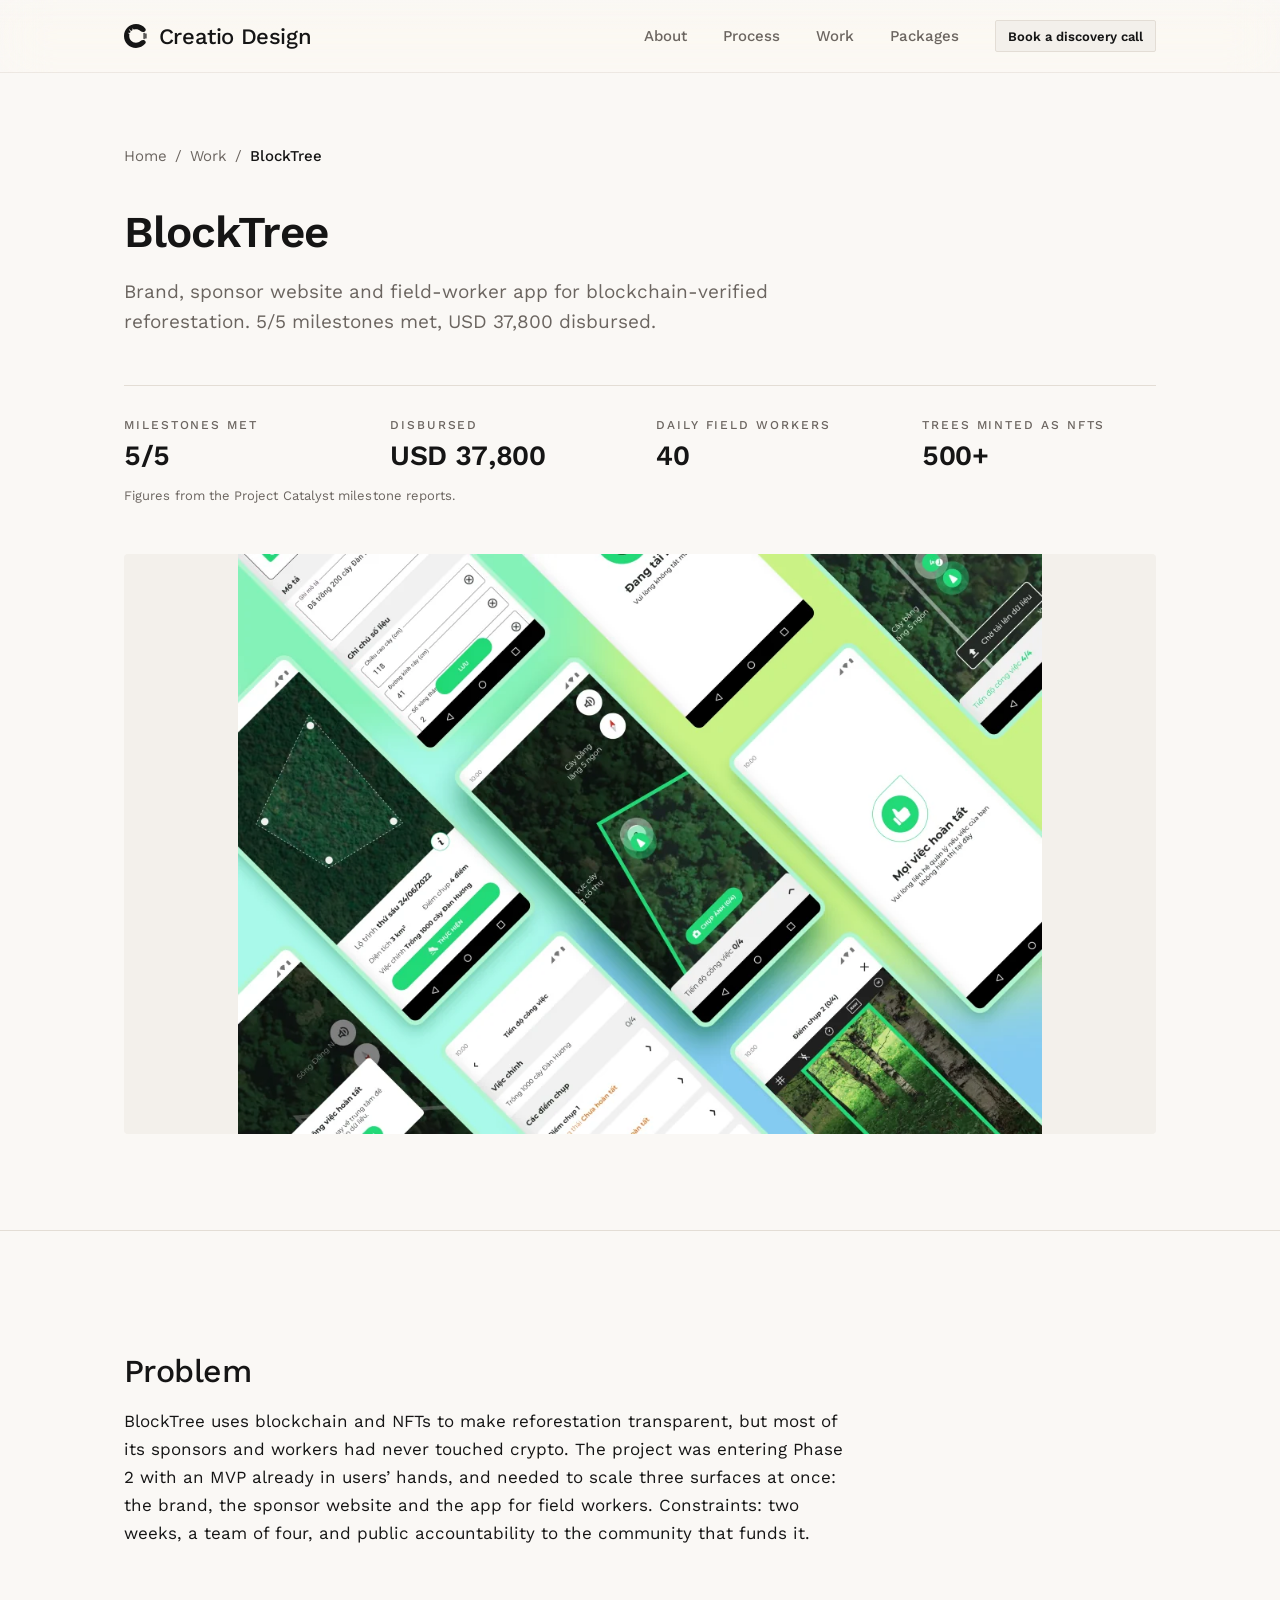
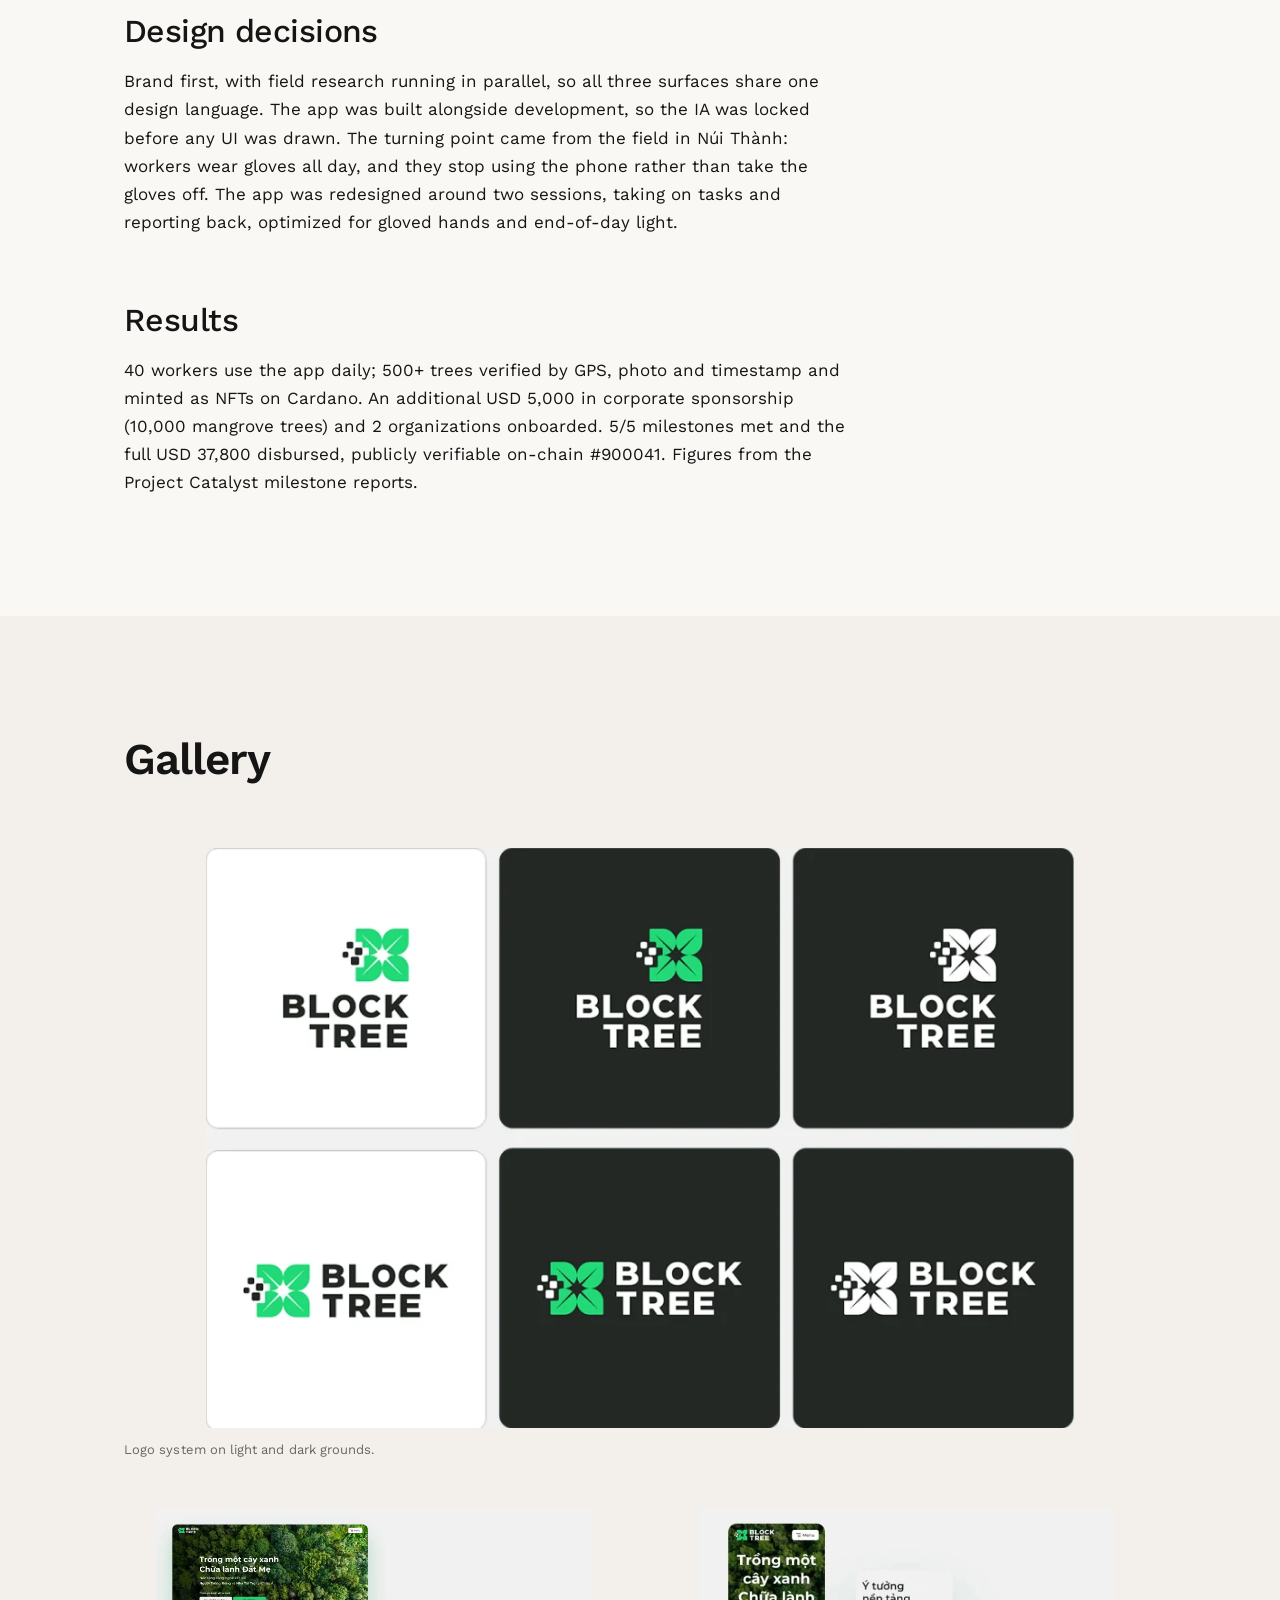
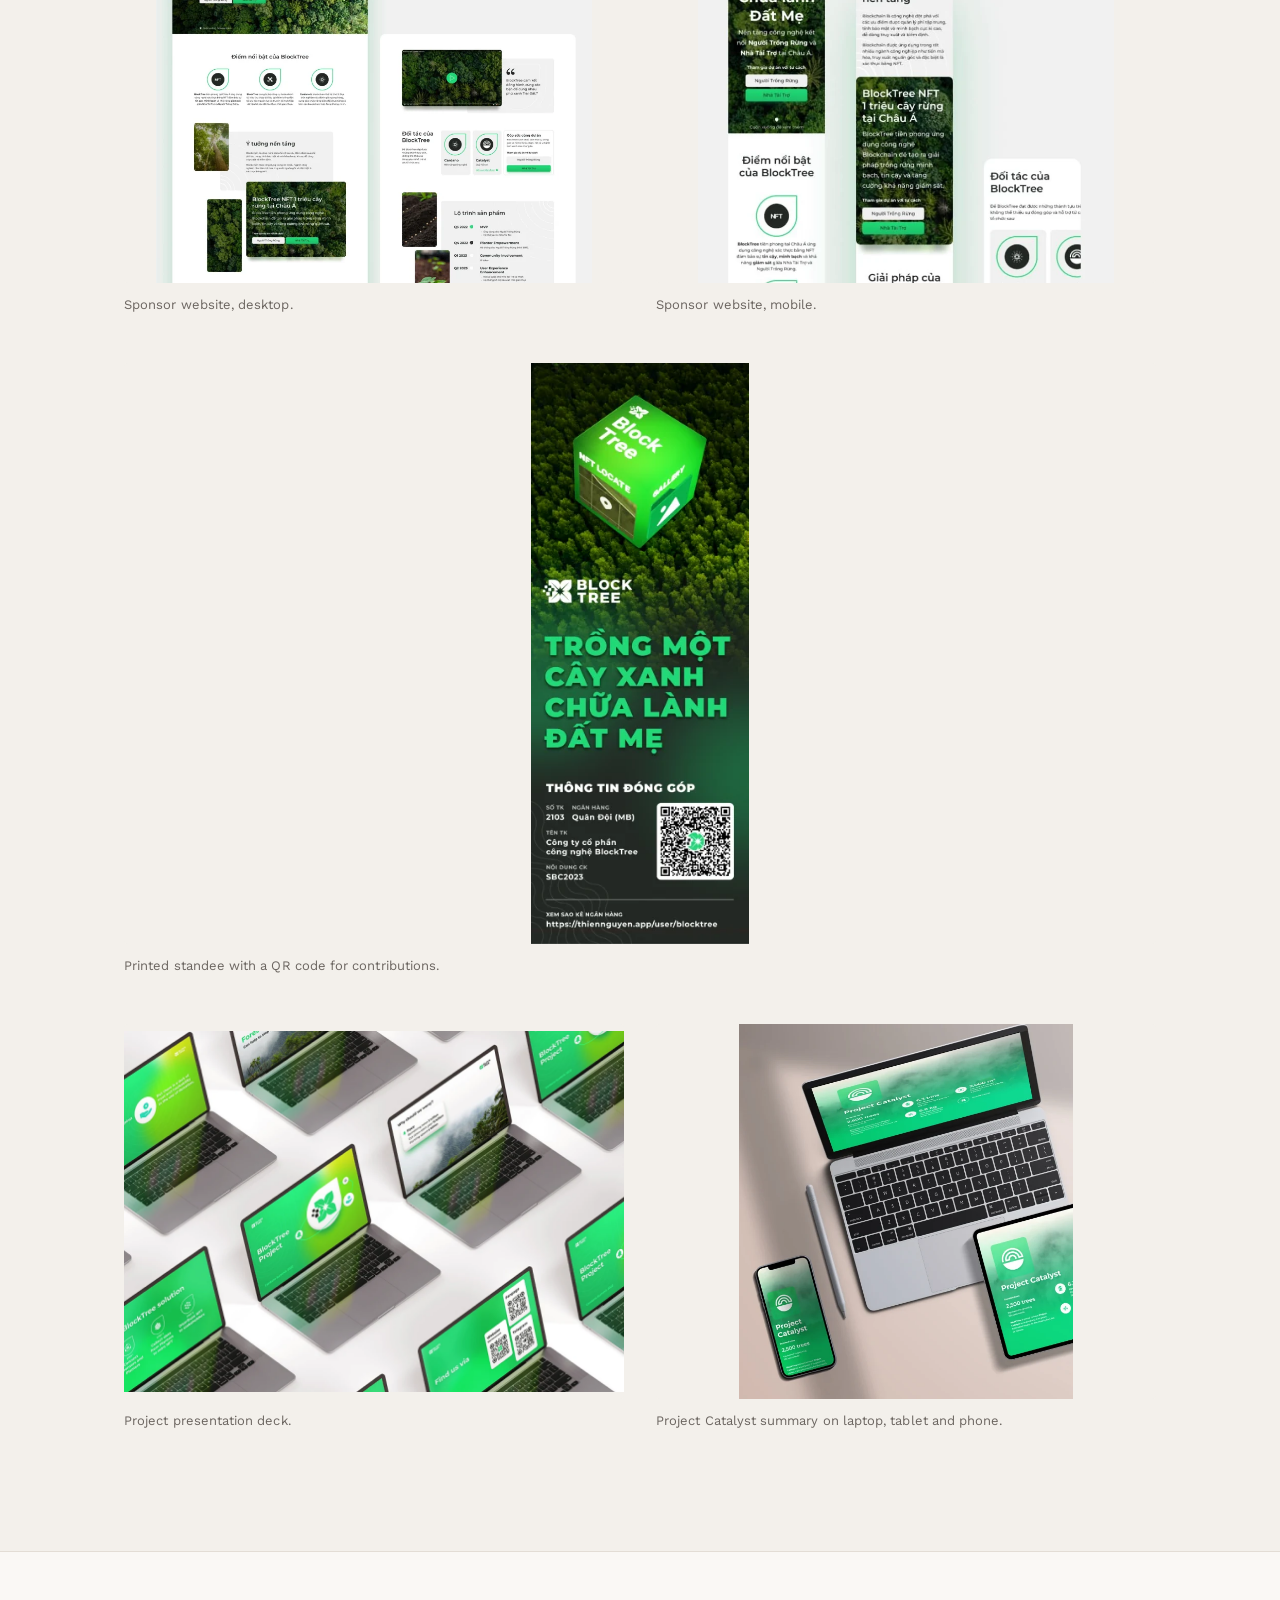
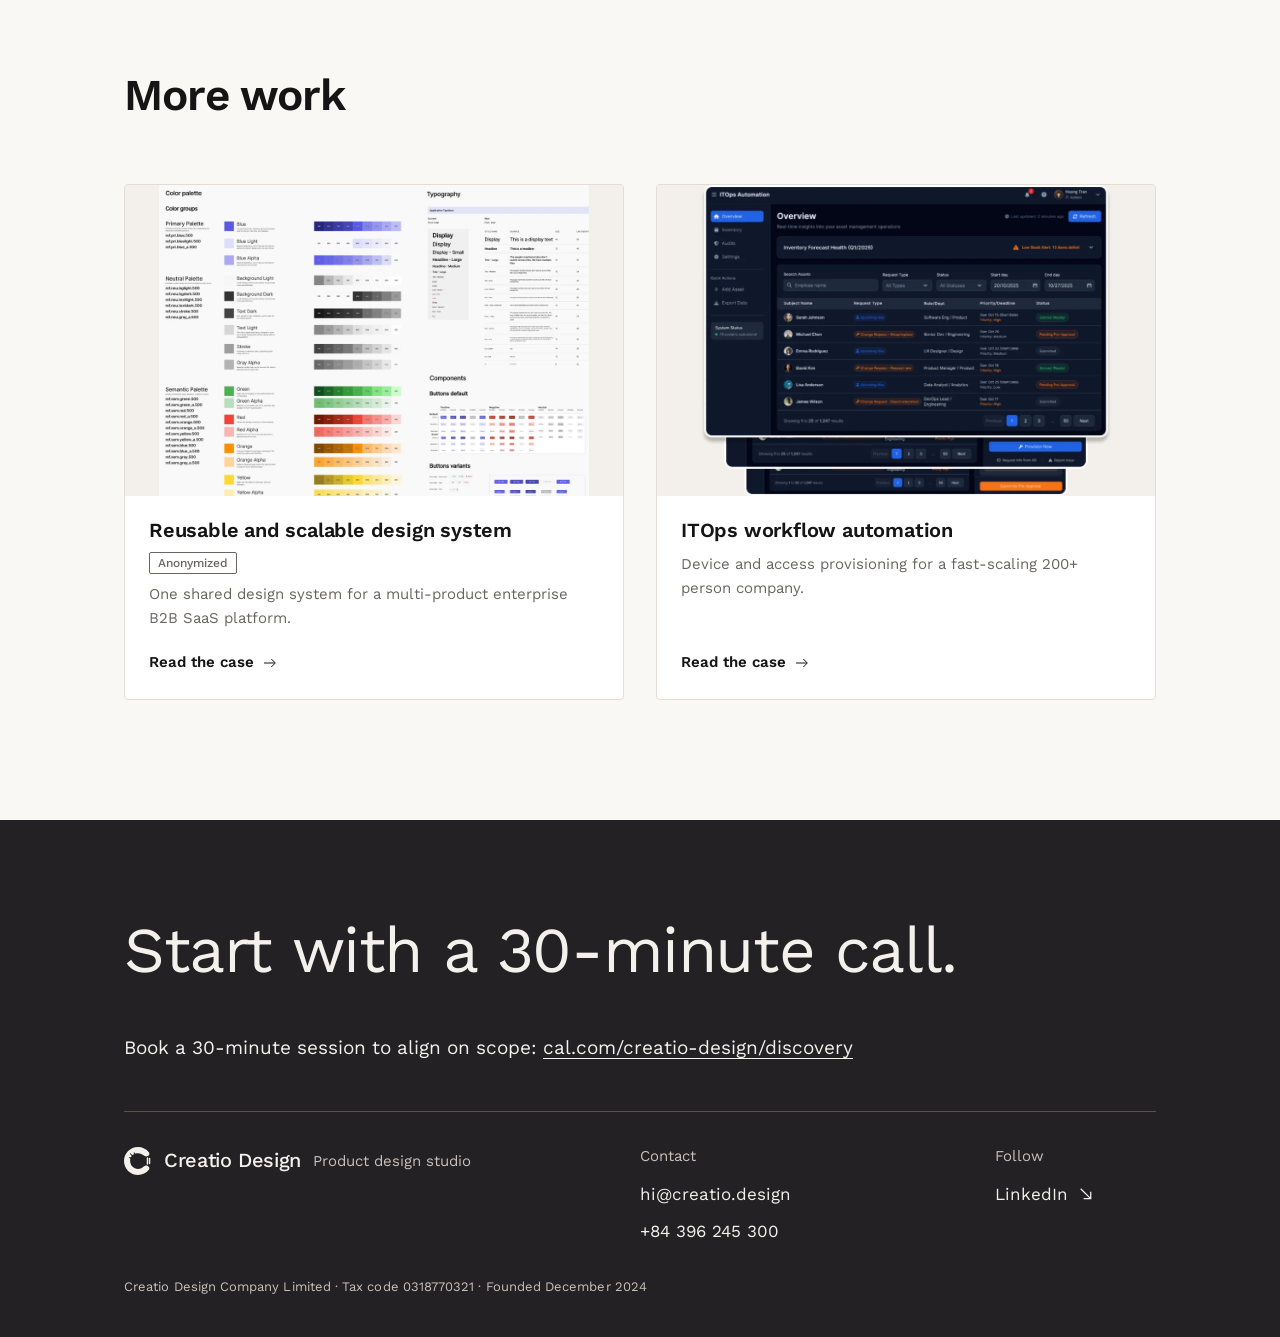
==== work/blocktree.html @ dad02ed9 "Replace the site with the redesign from hiCreatio/creatiowebsite Built from creatiowebsite branch re" ====
<!doctype html>
<html lang="en">
<head>
  <meta charset="utf-8">
  <meta name="viewport" content="width=device-width, initial-scale=1">
  <title>BlockTree · Creatio Design</title>
  <meta name="description" content="Brand, sponsor website and field-worker app for blockchain-verified reforestation. 5/5 milestones met, USD 37,800 disbursed.">
  <link rel="canonical" href="https://creatio.design/work/blocktree.html">
  <meta property="og:type" content="article">
  <meta property="og:site_name" content="Creatio Design">
  <meta property="og:title" content="BlockTree · Creatio Design">
  <meta property="og:description" content="Brand, sponsor website and field-worker app for blockchain-verified reforestation. 5/5 milestones met, USD 37,800 disbursed.">
  <meta property="og:url" content="https://creatio.design/work/blocktree.html">
  <meta property="og:image" content="https://creatio.design/assets/img/blocktree-app.webp">
  <meta name="twitter:card" content="summary_large_image">
  <link rel="icon" href="../favicon.svg" type="image/svg+xml">
  <link rel="preload" href="../design-system/fonts/work-sans-latin-400-normal.woff2" as="font" type="font/woff2" crossorigin>
  <link rel="stylesheet" href="../design-system/fonts.css">
  <link rel="stylesheet" href="../design-system/tokens.css">
  <link rel="stylesheet" href="../design-system/typography.css">
  <link rel="stylesheet" href="../design-system/components.css">
  <link rel="stylesheet" href="../assets/css/site.css">
  <script src="../assets/js/site.js" defer></script>
</head>
<body>
  <svg class="visually-hidden" aria-hidden="true" focusable="false" xmlns="http://www.w3.org/2000/svg">
    <symbol id="mark-small" viewBox="0 0 40 40">
      <path fill="currentColor" d="M20 0C26.2619 0 31.851 2.87816 35.518 7.3835C37.0444 9.25895 36.137 11.9312 33.9741 13.0125C31.8138 14.0926 29.2222 13.1218 27.4047 11.531C25.4263 9.79944 22.8359 8.75 20 8.75C18.8401 8.75 17.7212 8.92571 16.6684 9.25178C16.0616 9.43972 15.3908 9.11894 15.2265 8.50534L15.119 8.10375C15.0297 7.77032 14.687 7.57243 14.3536 7.66177C14.0202 7.75109 13.8224 8.0937 13.9116 8.42706L14.1162 9.19086C14.2821 9.81051 14.0049 10.4569 13.4825 10.8292C13.4457 10.8554 13.4091 10.8818 13.3727 10.9084C12.671 11.4213 11.6829 11.4241 11.0683 10.8095L9.45069 9.19189C9.20664 8.94784 8.81095 8.94784 8.5669 9.19189C8.32285 9.43595 8.32285 9.83163 8.5669 10.0757L10.3292 11.838C10.8945 12.4033 10.92 13.3089 10.4919 13.9839C10.1024 14.5981 9.36662 14.9556 8.66407 14.7675L7.80208 14.5366C7.46871 14.4474 7.12609 14.6452 7.03677 14.9786C6.94743 15.312 7.14531 15.6547 7.47873 15.744L8.08304 15.9058C8.78703 16.0944 9.17464 16.8424 9.01683 17.5539C8.84216 18.3414 8.75 19.1599 8.75 20C8.75 26.2132 13.7868 31.25 20 31.25C22.836 31.25 25.4264 30.2004 27.4048 28.4686C29.2222 26.8778 31.8139 25.9069 33.9742 26.987C36.137 28.0683 37.0445 30.7404 35.5182 32.6158C31.8513 37.1215 26.2622 40 20 40C8.95431 40 0 31.0457 0 20C0 8.9543 8.95431 0 20 0Z"/>
      <path fill="currentColor" d="M33.5 14.75C34.0523 14.75 34.5 15.1977 34.5 15.75V24.25C34.5 24.8023 34.0523 25.25 33.5 25.25C32.9477 25.25 32.5 24.8023 32.5 24.25V15.75C32.5 15.1977 32.9477 14.75 33.5 14.75Z"/>
      <path fill="currentColor" d="M36.5 15.5C37.0523 15.5 37.5 15.9477 37.5 16.5V23.5C37.5 24.0523 37.0523 24.5 36.5 24.5C35.9477 24.5 35.5 24.0523 35.5 23.5V16.5C35.5 15.9477 35.9477 15.5 36.5 15.5Z"/>
    </symbol>
    <symbol id="i-arrow-right" viewBox="0 0 24 24" fill="none" stroke="currentColor" stroke-width="1.5" stroke-linecap="butt" stroke-linejoin="miter"><path d="M3 12h16M14 6l6 6-6 6"/></symbol>
    <symbol id="i-menu" viewBox="0 0 24 24" fill="none" stroke="currentColor" stroke-width="1.5" stroke-linecap="butt" stroke-linejoin="miter"><path d="M4 7h16M4 12h16M4 17h16"/></symbol>
    <symbol id="i-close" viewBox="0 0 24 24" fill="none" stroke="currentColor" stroke-width="1.5" stroke-linecap="butt" stroke-linejoin="miter"><path d="M6 6l12 12M18 6L6 18"/></symbol>
    <symbol id="i-arrow-up-right" viewBox="0 0 24 24" fill="none" stroke="currentColor" stroke-width="1.5" stroke-linecap="butt" stroke-linejoin="miter"><path d="M7 17L17 7M8 7h9v9"/></symbol>
    <symbol id="i-search" viewBox="0 0 24 24" fill="none" stroke="currentColor" stroke-width="1.5" stroke-linecap="butt" stroke-linejoin="miter"><circle cx="11" cy="11" r="7"/><path d="M16.5 16.5L21 21"/></symbol>
    <symbol id="i-check" viewBox="0 0 24 24" fill="none" stroke="currentColor" stroke-width="1.5" stroke-linecap="butt" stroke-linejoin="miter"><path d="M4 12l5 5L20 6"/></symbol>
  </svg>

  <a class="skip-link cds-btn cds-btn--default cds-btn--default-v" href="#main">Skip to content</a>

  <header class="site-header">
    <div class="cds-container site-header__bar">
      <a class="site-brand" href="../" aria-label="Creatio Design, home">
        <svg class="site-brand__mark" width="24" height="24" aria-hidden="true" focusable="false"><use href="#mark-small"/></svg>
        <span class="site-brand__word" aria-hidden="true">Creatio Design</span>
      </a>
      <div class="site-header__actions">
        <nav class="site-nav" aria-label="Primary">
          <span class="site-nav__blob" aria-hidden="true"></span>
          <a class="cds-navitem" href="../#about">About</a>
          <a class="cds-navitem" href="../#process">Process</a>
          <a class="cds-navitem" href="../#work">Work</a>
          <a class="cds-navitem" href="../#packages">Packages</a>
        </nav>
        <a class="cds-btn cds-btn--sm cds-btn--secondary-v site-header__cta" href="https://cal.com/creatio-design/discovery">Book a discovery call</a>
        <details class="cds-menu site-menu">
          <summary class="cds-iconbtn cds-iconbtn--md cds-iconbtn--ghost" aria-label="Menu">
            <span class="cds-iconbtn__glyph site-menu__open"><svg class="icon" width="20" height="20" aria-hidden="true" focusable="false"><use href="#i-menu"/></svg></span>
            <span class="cds-iconbtn__glyph site-menu__close"><svg class="icon" width="20" height="20" aria-hidden="true" focusable="false"><use href="#i-close"/></svg></span>
          </summary>
          <nav class="cds-menu__panel cds-menu__panel--right site-menu__panel" aria-label="Primary">
            <a class="cds-menu__item" href="../#about">About</a>
            <a class="cds-menu__item" href="../#process">Process</a>
            <a class="cds-menu__item" href="../#work">Work</a>
            <a class="cds-menu__item" href="../#packages">Packages</a>
            <div class="cds-menu__divider" role="presentation"></div>
            <a class="cds-btn cds-btn--lg cds-btn--default-v site-menu__cta" href="https://cal.com/creatio-design/discovery">Book a discovery call</a>
          </nav>
        </details>
      </div>
    </div>
  </header>

  <main id="main">
    <article>
      <header class="cds-section case-head">
        <div class="cds-container">
          <nav class="cds-crumbs" aria-label="Breadcrumb">
            <a class="cds-crumbs__link" href="../">Home</a>
            <span class="cds-crumbs__sep" aria-hidden="true">/</span>
            <a class="cds-crumbs__link" href="../#work">Work</a>
            <span class="cds-crumbs__sep" aria-hidden="true">/</span>
            <span class="cds-crumbs__current" aria-current="page">BlockTree</span>
          </nav>
          <div class="case-head__intro">
            <h1 class="cds-h cds-h--h1">BlockTree</h1>
            <p class="cds-txt cds-txt--body-l cds-txt--secondary">Brand, sponsor website and field-worker app for blockchain-verified reforestation. 5/5 milestones met, USD 37,800 disbursed.</p>
          </div>
          <dl class="case-stats">
            <div class="cds-stat">
              <dt class="cds-stat__label">Milestones met</dt>
              <dd class="cds-stat__value">5/5</dd>
            </div>
            <div class="cds-stat">
              <dt class="cds-stat__label">Disbursed</dt>
              <dd class="cds-stat__value">USD 37,800</dd>
            </div>
            <div class="cds-stat">
              <dt class="cds-stat__label">Daily field workers</dt>
              <dd class="cds-stat__value">40</dd>
            </div>
            <div class="cds-stat">
              <dt class="cds-stat__label">Trees minted as NFTs</dt>
              <dd class="cds-stat__value">500+</dd>
            </div>
          </dl>
          <p class="cds-txt cds-txt--caption cds-txt--secondary case-stats__note">Figures from the Project Catalyst milestone reports.</p>
          <figure class="case-lead-media">
            <div class="cds-aspect cds-aspect--rounded">
              <img src="../assets/img/blocktree-app.webp" width="1008" height="728" alt="BlockTree field-worker app screens over forest imagery" fetchpriority="high">
            </div>
          </figure>
        </div>
      </header>

      <section class="cds-section section cds-section--divide-top" aria-label="Case study">
        <div class="cds-container">
          <section class="case-block reveal" aria-labelledby="problem">
            <h2 id="problem" class="cds-h cds-h--h2 case-block__title">Problem</h2>
            <div class="case-block__body">
              <p class="cds-txt cds-txt--body case-block__text">BlockTree uses blockchain and NFTs to make reforestation transparent, but most of its sponsors and workers had never touched crypto. The project was entering Phase 2 with an MVP already in users’ hands, and needed to scale three surfaces at once: the brand, the sponsor website and the app for field workers. Constraints: two weeks, a team of four, and public accountability to the community that funds it.</p>
            </div>
          </section>
          <section class="case-block reveal" aria-labelledby="decisions">
            <h2 id="decisions" class="cds-h cds-h--h2 case-block__title">Design decisions</h2>
            <div class="case-block__body">
              <p class="cds-txt cds-txt--body case-block__text">Brand first, with field research running in parallel, so all three surfaces share one design language. The app was built alongside development, so the IA was locked before any UI was drawn. The turning point came from the field in Núi Thành: workers wear gloves all day, and they stop using the phone rather than take the gloves off. The app was redesigned around two sessions, taking on tasks and reporting back, optimized for gloved hands and end-of-day light.</p>
            </div>
          </section>
          <section class="case-block reveal" aria-labelledby="results">
            <h2 id="results" class="cds-h cds-h--h2 case-block__title">Results</h2>
            <div class="case-block__body">
              <p class="cds-txt cds-txt--body case-block__text">40 workers use the app daily; 500+ trees verified by GPS, photo and timestamp and minted as NFTs on Cardano. An additional USD 5,000 in corporate sponsorship (10,000 mangrove trees) and 2 organizations onboarded. 5/5 milestones met and the full USD 37,800 disbursed, publicly verifiable on-chain #900041. Figures from the Project Catalyst milestone reports.</p>
            </div>
          </section>
        </div>
      </section>

      <section class="cds-section cds-section--raised section" aria-labelledby="gallery-title">
        <div class="cds-container">
          <header class="section-head"><h2 id="gallery-title" class="cds-h cds-h--h1">Gallery</h2></header>
          <div class="section-body gallery">
            <figure class="reveal">
              <div class="cds-aspect cds-aspect--rounded">
                <img src="../assets/img/blocktree-brand.webp" width="959" height="641" alt="BlockTree logo variants on white and dark tiles" loading="lazy">
              </div>
              <figcaption class="cds-txt cds-txt--caption cds-txt--secondary">Logo system on light and dark grounds.</figcaption>
            </figure>
            <figure class="reveal">
              <div class="cds-aspect cds-aspect--rounded">
                <img src="../assets/img/blocktree-web-desktop.webp" width="848" height="728" alt="BlockTree sponsor website on desktop" loading="lazy">
              </div>
              <figcaption class="cds-txt cds-txt--caption cds-txt--secondary">Sponsor website, desktop.</figcaption>
            </figure>
            <figure class="reveal">
              <div class="cds-aspect cds-aspect--rounded">
                <img src="../assets/img/blocktree-web-mobile.webp" width="808" height="728" alt="BlockTree sponsor website on mobile" loading="lazy">
              </div>
              <figcaption class="cds-txt cds-txt--caption cds-txt--secondary">Sponsor website, mobile.</figcaption>
            </figure>
            <figure class="reveal">
              <div class="cds-aspect cds-aspect--rounded">
                <img src="../assets/img/blocktree-standee.webp" width="259" height="692" alt="Printed BlockTree standee with a QR code" loading="lazy">
              </div>
              <figcaption class="cds-txt cds-txt--caption cds-txt--secondary">Printed standee with a QR code for contributions.</figcaption>
            </figure>
            <figure class="reveal">
              <div class="cds-aspect cds-aspect--rounded">
                <img src="../assets/img/blocktree-pitch.webp" width="1008" height="728" alt="BlockTree project presentation slides on laptops" loading="lazy">
              </div>
              <figcaption class="cds-txt cds-txt--caption cds-txt--secondary">Project presentation deck.</figcaption>
            </figure>
            <figure class="reveal">
              <div class="cds-aspect cds-aspect--rounded">
                <img src="../assets/img/blocktree-catalyst.webp" width="648" height="728" alt="Project Catalyst summary screens on laptop, tablet and phone" loading="lazy">
              </div>
              <figcaption class="cds-txt cds-txt--caption cds-txt--secondary">Project Catalyst summary on laptop, tablet and phone.</figcaption>
            </figure>
          </div>
        </div>
      </section>

      <section class="cds-section section cds-section--divide-top" aria-labelledby="more-title">
        <div class="cds-container">
          <header class="section-head"><h2 id="more-title" class="cds-h cds-h--h1">More work</h2></header>
          <ul class="section-body cds-grid work-grid" role="list">
          <li class="cds-grid__item work-card">
            <a class="cds-workcard work-card__link" href="design-system.html">
              <div class="cds-aspect">
                <img src="../assets/img/ds-foundations.webp" width="1008" height="728" alt="Design system foundations: colour palettes, typography and component states" loading="lazy">
              </div>
              <div class="cds-workcard__body">
                <h3 class="cds-workcard__title">Reusable and scalable design system</h3>
                <span class="cds-badge cds-badge--outline">Anonymized</span>
                <p class="cds-workcard__meta">One shared design system for a multi-product enterprise B2B SaaS platform.</p>
                <span class="work-card__more">Read the case <svg class="icon" width="16" height="16" aria-hidden="true" focusable="false"><use href="#i-arrow-right"/></svg></span>
              </div>
            </a>
          </li>
          <li class="cds-grid__item work-card">
            <a class="cds-workcard work-card__link" href="itops.html">
              <div class="cds-aspect">
                <img src="../assets/img/itops-overview.webp" width="852" height="643" alt="ITOps workflow automation overview screen" loading="lazy">
              </div>
              <div class="cds-workcard__body">
                <h3 class="cds-workcard__title">ITOps workflow automation</h3>
                <p class="cds-workcard__meta">Device and access provisioning for a fast-scaling 200+ person company.</p>
                <span class="work-card__more">Read the case <svg class="icon" width="16" height="16" aria-hidden="true" focusable="false"><use href="#i-arrow-right"/></svg></span>
              </div>
            </a>
          </li>
          </ul>
        </div>
      </section>

    </article>
  </main>

  <footer id="contact" class="site-footer" data-theme="dark" aria-labelledby="cta-title">
    <div class="cds-container">
      <h2 id="cta-title" class="site-footer__title">Start with a 30-minute call.</h2>
      <!-- Cal inline embed: CEO-supplied snippet (2026-10-08), loaded by site.js when the footer comes near -->
      <div class="site-footer__cal" id="my-cal-inline-discovery">
        <p class="cds-txt cds-txt--body-l site-footer__fallback">Book a 30-minute session to align on scope: <a class="cta-link" href="https://cal.com/creatio-design/discovery">cal.com/creatio-design/discovery</a></p>
      </div>
      <div class="site-footer__bottom">
        <div class="site-footer__brand">
          <svg class="icon" width="28" height="28" aria-hidden="true" focusable="false"><use href="#mark-small"/></svg>
          <span class="site-footer__name">Creatio Design</span>
          <span class="cds-txt cds-txt--body-s cds-txt--secondary">Product design studio</span>
        </div>
        <div class="site-footer__col">
          <h3 class="cds-txt cds-txt--body-s cds-txt--secondary site-footer__label">Contact</h3>
          <a class="site-footer__link" href="mailto:hi@creatio.design">hi@creatio.design</a>
          <a class="site-footer__link" href="tel:+84396245300">+84 396 245 300</a>
        </div>
        <div class="site-footer__col">
          <h3 class="cds-txt cds-txt--body-s cds-txt--secondary site-footer__label">Follow</h3>
          <a class="site-footer__link" href="https://www.linkedin.com/in/hoangtran-designer" rel="noopener">LinkedIn <svg class="icon site-footer__out" width="20" height="20" aria-hidden="true" focusable="false"><use href="#i-arrow-right"/></svg></a>
        </div>
      </div>
      <p class="cds-txt cds-txt--caption cds-txt--secondary site-footer__legal">Creatio Design Company Limited · Tax code 0318770321 · Founded December 2024</p>
    </div>
  </footer>
</body>
</html>
---- design-system/fonts.css ----
/* Creatio DS web fonts, self-hosted: Work Sans (300 to 700, italic 400 to 600) and Oswald (600, 700).
   Subsets latin, latin-ext and vietnamese, split by unicode-range so browsers fetch only what a page uses.
   Extracted from the creatio-ui-build bundle (@fontsource, SIL OFL). */
@font-face{font-family:'Work Sans';font-style:normal;font-weight:300;font-display:swap;src:url('fonts/work-sans-vietnamese-300-normal.woff2') format('woff2');unicode-range:U+0102-0103,U+0110-0111,U+0128-0129,U+0168-0169,U+01A0-01A1,U+01AF-01B0,U+0300-0301,U+0303-0304,U+0308-0309,U+0323,U+0329,U+1EA0-1EF9,U+20AB;}
@font-face{font-family:'Work Sans';font-style:normal;font-weight:300;font-display:swap;src:url('fonts/work-sans-latin-ext-300-normal.woff2') format('woff2');unicode-range:U+0100-02BA,U+02BD-02C5,U+02C7-02CC,U+02CE-02D7,U+02DD-02FF,U+0304,U+0308,U+0329,U+1D00-1DBF,U+1E00-1E9F,U+1EF2-1EFF,U+2020,U+20A0-20AB,U+20AD-20C0,U+2113,U+2C60-2C7F,U+A720-A7FF;}
@font-face{font-family:'Work Sans';font-style:normal;font-weight:300;font-display:swap;src:url('fonts/work-sans-latin-300-normal.woff2') format('woff2');unicode-range:U+0000-00FF,U+0131,U+0152-0153,U+02BB-02BC,U+02C6,U+02DA,U+02DC,U+0304,U+0308,U+0329,U+2000-206F,U+20AC,U+2122,U+2191,U+2193,U+2212,U+2215,U+FEFF,U+FFFD;}
@font-face{font-family:'Work Sans';font-style:normal;font-weight:400;font-display:swap;src:url('fonts/work-sans-vietnamese-400-normal.woff2') format('woff2');unicode-range:U+0102-0103,U+0110-0111,U+0128-0129,U+0168-0169,U+01A0-01A1,U+01AF-01B0,U+0300-0301,U+0303-0304,U+0308-0309,U+0323,U+0329,U+1EA0-1EF9,U+20AB;}
@font-face{font-family:'Work Sans';font-style:normal;font-weight:400;font-display:swap;src:url('fonts/work-sans-latin-ext-400-normal.woff2') format('woff2');unicode-range:U+0100-02BA,U+02BD-02C5,U+02C7-02CC,U+02CE-02D7,U+02DD-02FF,U+0304,U+0308,U+0329,U+1D00-1DBF,U+1E00-1E9F,U+1EF2-1EFF,U+2020,U+20A0-20AB,U+20AD-20C0,U+2113,U+2C60-2C7F,U+A720-A7FF;}
@font-face{font-family:'Work Sans';font-style:normal;font-weight:400;font-display:swap;src:url('fonts/work-sans-latin-400-normal.woff2') format('woff2');unicode-range:U+0000-00FF,U+0131,U+0152-0153,U+02BB-02BC,U+02C6,U+02DA,U+02DC,U+0304,U+0308,U+0329,U+2000-206F,U+20AC,U+2122,U+2191,U+2193,U+2212,U+2215,U+FEFF,U+FFFD;}
@font-face{font-family:'Work Sans';font-style:normal;font-weight:500;font-display:swap;src:url('fonts/work-sans-vietnamese-500-normal.woff2') format('woff2');unicode-range:U+0102-0103,U+0110-0111,U+0128-0129,U+0168-0169,U+01A0-01A1,U+01AF-01B0,U+0300-0301,U+0303-0304,U+0308-0309,U+0323,U+0329,U+1EA0-1EF9,U+20AB;}
@font-face{font-family:'Work Sans';font-style:normal;font-weight:500;font-display:swap;src:url('fonts/work-sans-latin-ext-500-normal.woff2') format('woff2');unicode-range:U+0100-02BA,U+02BD-02C5,U+02C7-02CC,U+02CE-02D7,U+02DD-02FF,U+0304,U+0308,U+0329,U+1D00-1DBF,U+1E00-1E9F,U+1EF2-1EFF,U+2020,U+20A0-20AB,U+20AD-20C0,U+2113,U+2C60-2C7F,U+A720-A7FF;}
@font-face{font-family:'Work Sans';font-style:normal;font-weight:500;font-display:swap;src:url('fonts/work-sans-latin-500-normal.woff2') format('woff2');unicode-range:U+0000-00FF,U+0131,U+0152-0153,U+02BB-02BC,U+02C6,U+02DA,U+02DC,U+0304,U+0308,U+0329,U+2000-206F,U+20AC,U+2122,U+2191,U+2193,U+2212,U+2215,U+FEFF,U+FFFD;}
@font-face{font-family:'Work Sans';font-style:normal;font-weight:600;font-display:swap;src:url('fonts/work-sans-vietnamese-600-normal.woff2') format('woff2');unicode-range:U+0102-0103,U+0110-0111,U+0128-0129,U+0168-0169,U+01A0-01A1,U+01AF-01B0,U+0300-0301,U+0303-0304,U+0308-0309,U+0323,U+0329,U+1EA0-1EF9,U+20AB;}
@font-face{font-family:'Work Sans';font-style:normal;font-weight:600;font-display:swap;src:url('fonts/work-sans-latin-ext-600-normal.woff2') format('woff2');unicode-range:U+0100-02BA,U+02BD-02C5,U+02C7-02CC,U+02CE-02D7,U+02DD-02FF,U+0304,U+0308,U+0329,U+1D00-1DBF,U+1E00-1E9F,U+1EF2-1EFF,U+2020,U+20A0-20AB,U+20AD-20C0,U+2113,U+2C60-2C7F,U+A720-A7FF;}
@font-face{font-family:'Work Sans';font-style:normal;font-weight:600;font-display:swap;src:url('fonts/work-sans-latin-600-normal.woff2') format('woff2');unicode-range:U+0000-00FF,U+0131,U+0152-0153,U+02BB-02BC,U+02C6,U+02DA,U+02DC,U+0304,U+0308,U+0329,U+2000-206F,U+20AC,U+2122,U+2191,U+2193,U+2212,U+2215,U+FEFF,U+FFFD;}
@font-face{font-family:'Work Sans';font-style:normal;font-weight:700;font-display:swap;src:url('fonts/work-sans-vietnamese-700-normal.woff2') format('woff2');unicode-range:U+0102-0103,U+0110-0111,U+0128-0129,U+0168-0169,U+01A0-01A1,U+01AF-01B0,U+0300-0301,U+0303-0304,U+0308-0309,U+0323,U+0329,U+1EA0-1EF9,U+20AB;}
@font-face{font-family:'Work Sans';font-style:normal;font-weight:700;font-display:swap;src:url('fonts/work-sans-latin-ext-700-normal.woff2') format('woff2');unicode-range:U+0100-02BA,U+02BD-02C5,U+02C7-02CC,U+02CE-02D7,U+02DD-02FF,U+0304,U+0308,U+0329,U+1D00-1DBF,U+1E00-1E9F,U+1EF2-1EFF,U+2020,U+20A0-20AB,U+20AD-20C0,U+2113,U+2C60-2C7F,U+A720-A7FF;}
@font-face{font-family:'Work Sans';font-style:normal;font-weight:700;font-display:swap;src:url('fonts/work-sans-latin-700-normal.woff2') format('woff2');unicode-range:U+0000-00FF,U+0131,U+0152-0153,U+02BB-02BC,U+02C6,U+02DA,U+02DC,U+0304,U+0308,U+0329,U+2000-206F,U+20AC,U+2122,U+2191,U+2193,U+2212,U+2215,U+FEFF,U+FFFD;}
@font-face{font-family:'Work Sans';font-style:italic;font-weight:400;font-display:swap;src:url('fonts/work-sans-vietnamese-400-italic.woff2') format('woff2');unicode-range:U+0102-0103,U+0110-0111,U+0128-0129,U+0168-0169,U+01A0-01A1,U+01AF-01B0,U+0300-0301,U+0303-0304,U+0308-0309,U+0323,U+0329,U+1EA0-1EF9,U+20AB;}
@font-face{font-family:'Work Sans';font-style:italic;font-weight:400;font-display:swap;src:url('fonts/work-sans-latin-ext-400-italic.woff2') format('woff2');unicode-range:U+0100-02BA,U+02BD-02C5,U+02C7-02CC,U+02CE-02D7,U+02DD-02FF,U+0304,U+0308,U+0329,U+1D00-1DBF,U+1E00-1E9F,U+1EF2-1EFF,U+2020,U+20A0-20AB,U+20AD-20C0,U+2113,U+2C60-2C7F,U+A720-A7FF;}
@font-face{font-family:'Work Sans';font-style:italic;font-weight:400;font-display:swap;src:url('fonts/work-sans-latin-400-italic.woff2') format('woff2');unicode-range:U+0000-00FF,U+0131,U+0152-0153,U+02BB-02BC,U+02C6,U+02DA,U+02DC,U+0304,U+0308,U+0329,U+2000-206F,U+20AC,U+2122,U+2191,U+2193,U+2212,U+2215,U+FEFF,U+FFFD;}
@font-face{font-family:'Work Sans';font-style:italic;font-weight:500;font-display:swap;src:url('fonts/work-sans-vietnamese-500-italic.woff2') format('woff2');unicode-range:U+0102-0103,U+0110-0111,U+0128-0129,U+0168-0169,U+01A0-01A1,U+01AF-01B0,U+0300-0301,U+0303-0304,U+0308-0309,U+0323,U+0329,U+1EA0-1EF9,U+20AB;}
@font-face{font-family:'Work Sans';font-style:italic;font-weight:500;font-display:swap;src:url('fonts/work-sans-latin-ext-500-italic.woff2') format('woff2');unicode-range:U+0100-02BA,U+02BD-02C5,U+02C7-02CC,U+02CE-02D7,U+02DD-02FF,U+0304,U+0308,U+0329,U+1D00-1DBF,U+1E00-1E9F,U+1EF2-1EFF,U+2020,U+20A0-20AB,U+20AD-20C0,U+2113,U+2C60-2C7F,U+A720-A7FF;}
@font-face{font-family:'Work Sans';font-style:italic;font-weight:500;font-display:swap;src:url('fonts/work-sans-latin-500-italic.woff2') format('woff2');unicode-range:U+0000-00FF,U+0131,U+0152-0153,U+02BB-02BC,U+02C6,U+02DA,U+02DC,U+0304,U+0308,U+0329,U+2000-206F,U+20AC,U+2122,U+2191,U+2193,U+2212,U+2215,U+FEFF,U+FFFD;}
@font-face{font-family:'Work Sans';font-style:italic;font-weight:600;font-display:swap;src:url('fonts/work-sans-vietnamese-600-italic.woff2') format('woff2');unicode-range:U+0102-0103,U+0110-0111,U+0128-0129,U+0168-0169,U+01A0-01A1,U+01AF-01B0,U+0300-0301,U+0303-0304,U+0308-0309,U+0323,U+0329,U+1EA0-1EF9,U+20AB;}
@font-face{font-family:'Work Sans';font-style:italic;font-weight:600;font-display:swap;src:url('fonts/work-sans-latin-ext-600-italic.woff2') format('woff2');unicode-range:U+0100-02BA,U+02BD-02C5,U+02C7-02CC,U+02CE-02D7,U+02DD-02FF,U+0304,U+0308,U+0329,U+1D00-1DBF,U+1E00-1E9F,U+1EF2-1EFF,U+2020,U+20A0-20AB,U+20AD-20C0,U+2113,U+2C60-2C7F,U+A720-A7FF;}
@font-face{font-family:'Work Sans';font-style:italic;font-weight:600;font-display:swap;src:url('fonts/work-sans-latin-600-italic.woff2') format('woff2');unicode-range:U+0000-00FF,U+0131,U+0152-0153,U+02BB-02BC,U+02C6,U+02DA,U+02DC,U+0304,U+0308,U+0329,U+2000-206F,U+20AC,U+2122,U+2191,U+2193,U+2212,U+2215,U+FEFF,U+FFFD;}
@font-face{font-family:'Oswald';font-style:normal;font-weight:600;font-display:swap;src:url('fonts/oswald-vietnamese-600-normal.woff2') format('woff2');unicode-range:U+0102-0103,U+0110-0111,U+0128-0129,U+0168-0169,U+01A0-01A1,U+01AF-01B0,U+0300-0301,U+0303-0304,U+0308-0309,U+0323,U+0329,U+1EA0-1EF9,U+20AB;}
@font-face{font-family:'Oswald';font-style:normal;font-weight:600;font-display:swap;src:url('fonts/oswald-latin-ext-600-normal.woff2') format('woff2');unicode-range:U+0100-02BA,U+02BD-02C5,U+02C7-02CC,U+02CE-02D7,U+02DD-02FF,U+0304,U+0308,U+0329,U+1D00-1DBF,U+1E00-1E9F,U+1EF2-1EFF,U+2020,U+20A0-20AB,U+20AD-20C0,U+2113,U+2C60-2C7F,U+A720-A7FF;}
@font-face{font-family:'Oswald';font-style:normal;font-weight:600;font-display:swap;src:url('fonts/oswald-latin-600-normal.woff2') format('woff2');unicode-range:U+0000-00FF,U+0131,U+0152-0153,U+02BB-02BC,U+02C6,U+02DA,U+02DC,U+0304,U+0308,U+0329,U+2000-206F,U+20AC,U+2122,U+2191,U+2193,U+2212,U+2215,U+FEFF,U+FFFD;}
@font-face{font-family:'Oswald';font-style:normal;font-weight:700;font-display:swap;src:url('fonts/oswald-vietnamese-700-normal.woff2') format('woff2');unicode-range:U+0102-0103,U+0110-0111,U+0128-0129,U+0168-0169,U+01A0-01A1,U+01AF-01B0,U+0300-0301,U+0303-0304,U+0308-0309,U+0323,U+0329,U+1EA0-1EF9,U+20AB;}
@font-face{font-family:'Oswald';font-style:normal;font-weight:700;font-display:swap;src:url('fonts/oswald-latin-ext-700-normal.woff2') format('woff2');unicode-range:U+0100-02BA,U+02BD-02C5,U+02C7-02CC,U+02CE-02D7,U+02DD-02FF,U+0304,U+0308,U+0329,U+1D00-1DBF,U+1E00-1E9F,U+1EF2-1EFF,U+2020,U+20A0-20AB,U+20AD-20C0,U+2113,U+2C60-2C7F,U+A720-A7FF;}
@font-face{font-family:'Oswald';font-style:normal;font-weight:700;font-display:swap;src:url('fonts/oswald-latin-700-normal.woff2') format('woff2');unicode-range:U+0000-00FF,U+0131,U+0152-0153,U+02BB-02BC,U+02C6,U+02DA,U+02DC,U+0304,U+0308,U+0329,U+2000-206F,U+20AC,U+2122,U+2191,U+2193,U+2212,U+2215,U+FEFF,U+FFFD;}
---- design-system/tokens.css ----
/* Creatio Design System tokens for creatio.design.
   Source of truth: Design System artifact tokens.json (Claude Design project c10462fd, synced 2026-09-26).
   Tiers the JSON does not carry (font weights, motion, sizes behind controls) come from the creatio-ui-build mirror (31/08).
   Generated by scripts/gen_tokens.py. Do not edit by hand: change the DS, then regenerate. */
:root {
  /* ---- ref: literals (mirror, non-colour) ---- */
  --ref-space-4: 4px;
  --ref-space-8: 8px;
  --ref-space-12: 12px;
  --ref-space-16: 16px;
  --ref-space-20: 20px;
  --ref-space-24: 24px;
  --ref-space-28: 28px;
  --ref-space-32: 32px;
  --ref-space-40: 40px;
  --ref-space-48: 48px;
  --ref-space-56: 56px;
  --ref-space-64: 64px;
  --ref-space-72: 72px;
  --ref-space-88: 88px;
  --ref-space-96: 96px;
  --ref-space-120: 120px;
  --ref-radius-0: 0;
  --ref-radius-2: 2px;
  --ref-radius-4: 4px;
  --ref-radius-999: 999px;
  --ref-font-weight-300: 300;
  --ref-font-weight-400: 400;
  --ref-font-weight-500: 500;
  --ref-font-weight-600: 600;
  --ref-font-weight-700: 700;
  --ref-border-1: 1px;
  --ref-border-2: 2px;
  --ref-size-6: 6px;
  --ref-size-8: 8px;
  --ref-size-16: 16px;
  --ref-size-18: 18px;
  --ref-size-20: 20px;
  --ref-size-24: 24px;
  --ref-size-32: 32px;
  --ref-size-36: 36px;
  --ref-size-40: 40px;
  --ref-size-48: 48px;
  --ref-opacity-40: 0.40;
  --ref-opacity-70: 0.70;
  --ref-duration-instant: 40ms;
  --ref-duration-fast: 120ms;
  --ref-duration-slow: 200ms;
  --ref-ease-standard: cubic-bezier(0.2, 0, 0, 1);
  --ref-z-20: 20;
  --ref-z-40: 40;
  --ref-z-60: 60;
  --ref-z-70: 70;
  --ref-z-90: 90;
  /* ---- ref: colour literals (artifact) ---- */
  --ref-color-ink-900: #151515;
  --ref-color-warm-paper-50: #faf8f5;
  --ref-color-warm-paper-100: #f3f0eb;
  --ref-color-warm-grey-500: #6b6560;
  --ref-color-warm-grey-200: #e3ddd5;
  --ref-color-paper-white: #ffffff;
  --ref-color-ink-900-dark: #f4f0ec;
  --ref-color-warm-grey-500-dark: #c9c0bb;
  --ref-color-warm-paper-50-dark: #242124;
  --ref-color-warm-paper-100-dark: #3f3939;
  --ref-color-warm-grey-200-dark: #5c5248;
  --ref-color-clay-500-dark: #c08081;
  --ref-color-moss-500-dark: #8fbc8f;
  --ref-color-ink-900-a8: rgba(21, 21, 21, 0.08);
  --ref-color-ink-900-a12: rgba(21, 21, 21, 0.12);
  --ref-color-ink-900-a60: rgba(21, 21, 21, 0.6);
  --ref-color-warm-grey-500-a70: rgba(107, 101, 96, 0.7);
  --ref-color-warm-grey-500-dark-a70: rgba(201, 192, 187, 0.7);
  --ref-color-warm-paper-50-a66: rgba(250, 248, 245, 0.66);
  --ref-color-warm-paper-50-dark-a62: rgba(36, 33, 36, 0.62);
  --ref-color-clay-50: #fef4f3;
  --ref-color-clay-100: #fee7e3;
  --ref-color-clay-200: #fecdc6;
  --ref-color-clay-300: #f0a99f;
  --ref-color-clay-400: #c8847b;
  --ref-color-clay-500: #9c5c54;
  --ref-color-clay-600: #81443c;
  --ref-color-clay-700: #6f332d;
  --ref-color-clay-800: #552a25;
  --ref-color-clay-900: #431a16;
  --ref-color-moss-50: #f3f9f0;
  --ref-color-moss-100: #e6f1e1;
  --ref-color-moss-200: #cfe2c6;
  --ref-color-moss-300: #adc7a1;
  --ref-color-moss-400: #88a17c;
  --ref-color-moss-500: #5e7355;
  --ref-color-moss-600: #49603e;
  --ref-color-moss-700: #394f2e;
  --ref-color-moss-800: #2d3d26;
  --ref-color-moss-900: #1f2e17;
  --ref-color-rust-50: #fff4f0;
  --ref-color-rust-100: #fee8de;
  --ref-color-rust-200: #ffcfb9;
  --ref-color-rust-300: #fea47c;
  --ref-color-rust-400: #d57f57;
  --ref-color-rust-500: #aa5830;
  --ref-color-rust-600: #8c3d12;
  --ref-color-rust-700: #772e00;
  --ref-color-rust-800: #5c2507;
  --ref-color-rust-900: #471800;
  --ref-color-slate-50: #f1f8fe;
  --ref-color-slate-100: #e0effe;
  --ref-color-slate-200: #c3defb;
  --ref-color-slate-300: #9cc2ea;
  --ref-color-slate-400: #779cc2;
  --ref-color-slate-500: #527599;
  --ref-color-slate-600: #385b7e;
  --ref-color-slate-700: #284a6c;
  --ref-color-slate-800: #223a52;
  --ref-color-slate-900: #132a42;
  --ref-color-amber-50: #fff6e4;
  --ref-color-amber-100: #ffebc1;
  --ref-color-amber-200: #fbd688;
  --ref-color-amber-300: #eab532;
  --ref-color-amber-400: #bf9007;
  --ref-color-amber-500: #8f6b02;
  --ref-color-amber-600: #705301;
  --ref-color-amber-700: #5c4300;
  --ref-color-amber-800: #483402;
  --ref-color-amber-900: #362601;
  --ref-color-plum-50: #fff3fa;
  --ref-color-plum-100: #fee4f4;
  --ref-color-plum-200: #ffc7eb;
  --ref-color-plum-300: #eea2d4;
  --ref-color-plum-400: #c57dae;
  --ref-color-plum-500: #9b5686;
  --ref-color-plum-600: #7f3c6b;
  --ref-color-plum-700: #6d2c5a;
  --ref-color-plum-800: #532545;
  --ref-color-plum-900: #421535;
  --ref-color-cobalt-50: #f3f7ff;
  --ref-color-cobalt-100: #e3edff;
  --ref-color-cobalt-200: #c8dcfe;
  --ref-color-cobalt-300: #9bbeff;
  --ref-color-cobalt-400: #6095fa;
  --ref-color-cobalt-500: #3a6cce;
  --ref-color-cobalt-600: #2151af;
  --ref-color-cobalt-700: #0f3f9c;
  --ref-color-cobalt-800: #113375;
  --ref-color-cobalt-900: #032262;
  --ref-color-green-50: #edfcea;
  --ref-color-green-100: #dbf6d5;
  --ref-color-green-200: #bbeab1;
  --ref-color-green-300: #90d281;
  --ref-color-green-400: #6bac5c;
  --ref-color-green-500: #448335;
  --ref-color-green-600: #296818;
  --ref-color-green-700: #165701;
  --ref-color-green-800: #17430b;
  --ref-color-green-900: #093300;
  --ref-color-violet-50: #f7f5ff;
  --ref-color-violet-100: #eeeafe;
  --ref-color-violet-200: #ddd4ff;
  --ref-color-violet-300: #c3affe;
  --ref-color-violet-400: #9e87e0;
  --ref-color-violet-500: #7860b5;
  --ref-color-violet-600: #5f4598;
  --ref-color-violet-700: #4f3485;
  --ref-color-violet-800: #3d2b64;
  --ref-color-violet-900: #2e1b53;
  --ref-color-olive-50: #f7f9e5;
  --ref-color-olive-100: #eef0cc;
  --ref-color-olive-200: #dee09f;
  --ref-color-olive-300: #c2c564;
  --ref-color-olive-400: #9d9e3d;
  --ref-color-olive-500: #767700;
  --ref-color-olive-600: #5c5c01;
  --ref-color-olive-700: #4b4b02;
  --ref-color-olive-800: #3b3b00;
  --ref-color-olive-900: #2b2b01;
  --ref-color-cerulean-50: #eef9ff;
  --ref-color-cerulean-100: #d8f1ff;
  --ref-color-cerulean-200: #aee4fe;
  --ref-color-cerulean-300: #60ccfc;
  --ref-color-cerulean-400: #32a5d4;
  --ref-color-cerulean-500: #077ca4;
  --ref-color-cerulean-600: #056180;
  --ref-color-cerulean-700: #044f69;
  --ref-color-cerulean-800: #033e53;
  --ref-color-cerulean-900: #002d3f;
  --ref-color-terracotta-50: #fef4f2;
  --ref-color-terracotta-100: #ffe7e0;
  --ref-color-terracotta-200: #fecec2;
  --ref-color-terracotta-300: #ffa28a;
  --ref-color-terracotta-400: #dc785f;
  --ref-color-terracotta-500: #b05139;
  --ref-color-terracotta-600: #92361f;
  --ref-color-terracotta-700: #7f230b;
  --ref-color-terracotta-800: #602010;
  --ref-color-terracotta-900: #4e0e00;
  /* ---- sys: non-colour (artifact) ---- */
  --sys-space-4: 4px;
  --sys-space-8: 8px;
  --sys-space-12: 12px;
  --sys-space-16: 16px;
  --sys-space-20: 20px;
  --sys-space-24: 24px;
  --sys-space-28: 28px;
  --sys-space-32: 32px;
  --sys-space-40: 40px;
  --sys-space-48: 48px;
  --sys-space-56: 56px;
  --sys-space-64: 64px;
  --sys-space-72: 72px;
  --sys-space-88: 88px;
  --sys-space-96: 96px;
  --sys-space-120: 120px;
  --sys-container-max: 1160px;
  --sys-container-narrow: 760px;
  --sys-container-wide: 1320px;
  --sys-gutter-mobile: 24px;
  --sys-gutter-tablet: 40px;
  --sys-grid-gap: 24px;
  --sys-section-pad-mobile: 48px;
  --sys-section-pad-tablet: 64px;
  --sys-section-pad-desktop: 96px;
  --sys-radius-button: 2px;
  --sys-radius-input: 2px;
  --sys-radius-chip: 2px;
  --sys-radius-card: 4px;
  --sys-radius-modal: 4px;
  --sys-radius-indicator: 999px;
  --sys-border-width-hairline: 1px;
  --sys-border-width-strong: 2px;
  --sys-focus-ring-width: 2px;
  --sys-focus-ring-offset: 2px;
  --sys-opacity-disabled: 0.4;
  --sys-opacity-muted: 0.7;
  --sys-control-h-sm: 32px;
  --sys-control-h-md: 40px;
  --sys-control-h-lg: 48px;
  --sys-control-box: 18px;
  --sys-control-icon-sm: 16px;
  --sys-control-icon-md: 20px;
  --sys-control-icon-lg: 24px;
  --sys-control-dot: 6px;
  --sys-control-radio-dot: 8px;
  --sys-control-switch-w: 36px;
  --sys-control-switch-h: 20px;
  --sys-control-bar: 8px;
  --sys-z-sticky: 20;
  --sys-z-dropdown: 40;
  --sys-z-overlay: 60;
  --sys-z-modal: 70;
  --sys-z-toast: 90;
  /* ---- sys: non-colour tiers only the mirror carries ---- */
  --sys-weight-display: var(--ref-font-weight-300);
  --sys-weight-body: var(--ref-font-weight-400);
  --sys-weight-label: var(--ref-font-weight-500);
  --sys-weight-emphasis: var(--ref-font-weight-600);
  --sys-weight-strong: var(--ref-font-weight-700);
  --sys-motion-press: var(--ref-duration-instant);
  --sys-motion-ui: var(--ref-duration-fast);
  --sys-motion-overlay: var(--ref-duration-slow);
  --sys-ease-standard: var(--ref-ease-standard);
  /* ---- sys: colour roles, light (artifact) ---- */
  --sys-color-text-primary: var(--ref-color-ink-900);
  --sys-color-text-secondary: var(--ref-color-warm-grey-500);
  --sys-color-text-on-fill: var(--ref-color-warm-paper-50);
  --sys-color-text-placeholder: var(--ref-color-warm-grey-500-a70);
  --sys-color-surface-base: var(--ref-color-warm-paper-50);
  --sys-color-surface-raised: var(--ref-color-warm-paper-100);
  --sys-color-surface-input: var(--ref-color-paper-white);
  --sys-color-surface-fill: var(--ref-color-ink-900);
  --sys-color-border-hairline: var(--ref-color-warm-grey-200);
  --sys-color-border-strong: var(--ref-color-warm-grey-500);
  --sys-color-border-active: var(--ref-color-ink-900);
  --sys-overlay-hover: var(--ref-color-ink-900-a8);
  --sys-overlay-press: var(--ref-color-ink-900-a12);
  --sys-color-scrim: var(--ref-color-ink-900-a60);
  --sys-focus-ring-color: var(--sys-color-text-primary);
  --sys-focus-ring-gap-color: var(--sys-color-surface-base);
  --sys-aurora-light-base: var(--ref-color-warm-paper-50);
  --sys-aurora-light-scrim: var(--ref-color-warm-paper-50-a66);
  --sys-aurora-dark-base: var(--ref-color-warm-paper-50-dark);
  --sys-aurora-dark-scrim: var(--ref-color-warm-paper-50-dark-a62);
  --sys-color-danger-text: var(--ref-color-clay-500);
  --sys-color-danger-subtle: var(--ref-color-clay-50);
  --sys-color-danger-border: var(--ref-color-clay-500);
  --sys-color-danger-fill: var(--ref-color-clay-500);
  --sys-color-danger-on-fill: var(--ref-color-warm-paper-50);
  --sys-color-warning-text: var(--ref-color-rust-600);
  --sys-color-warning-subtle: var(--ref-color-rust-50);
  --sys-color-warning-border: var(--ref-color-rust-500);
  --sys-color-warning-fill: var(--ref-color-rust-500);
  --sys-color-warning-on-fill: var(--ref-color-warm-paper-50);
  --sys-color-success-text: var(--ref-color-moss-700);
  --sys-color-success-subtle: var(--ref-color-moss-50);
  --sys-color-success-border: var(--ref-color-moss-500);
  --sys-color-success-fill: var(--ref-color-moss-500);
  --sys-color-success-on-fill: var(--ref-color-warm-paper-50);
  --sys-color-info-text: var(--ref-color-slate-600);
  --sys-color-info-subtle: var(--ref-color-slate-50);
  --sys-color-info-border: var(--ref-color-slate-500);
  --sys-color-info-fill: var(--ref-color-slate-500);
  --sys-color-info-on-fill: var(--ref-color-warm-paper-50);
  --sys-color-accent-text: var(--ref-color-amber-700);
  --sys-color-accent-subtle: var(--ref-color-amber-50);
  --sys-color-accent-border: var(--ref-color-amber-500);
  --sys-color-accent-fill: var(--ref-color-amber-300);
  --sys-color-accent-on-fill: var(--ref-color-ink-900);
  --sys-color-action-danger: var(--sys-color-danger-text);
  --sys-color-action-success: var(--sys-color-success-text);
  --sys-color-category-1: var(--ref-color-amber-500);
  --sys-color-category-1-subtle: var(--ref-color-amber-50);
  --sys-color-category-1-text: var(--ref-color-amber-600);
  --sys-color-category-2: var(--ref-color-plum-500);
  --sys-color-category-2-subtle: var(--ref-color-plum-50);
  --sys-color-category-2-text: var(--ref-color-plum-600);
  --sys-color-category-3: var(--ref-color-cobalt-500);
  --sys-color-category-3-subtle: var(--ref-color-cobalt-50);
  --sys-color-category-3-text: var(--ref-color-cobalt-600);
  --sys-color-category-4: var(--ref-color-green-600);
  --sys-color-category-4-subtle: var(--ref-color-green-50);
  --sys-color-category-4-text: var(--ref-color-green-600);
  --sys-color-category-5: var(--ref-color-violet-500);
  --sys-color-category-5-subtle: var(--ref-color-violet-50);
  --sys-color-category-5-text: var(--ref-color-violet-600);
  --sys-color-category-6: var(--ref-color-olive-500);
  --sys-color-category-6-subtle: var(--ref-color-olive-50);
  --sys-color-category-6-text: var(--ref-color-olive-600);
  --sys-color-category-7: var(--ref-color-cerulean-500);
  --sys-color-category-7-subtle: var(--ref-color-cerulean-50);
  --sys-color-category-7-text: var(--ref-color-cerulean-600);
  --sys-color-category-8: var(--ref-color-terracotta-500);
  --sys-color-category-8-subtle: var(--ref-color-terracotta-50);
  --sys-color-category-8-text: var(--ref-color-terracotta-600);
}
[data-theme="dark"] {
  --sys-color-text-primary: var(--ref-color-ink-900-dark);
  --sys-color-text-secondary: var(--ref-color-warm-grey-500-dark);
  --sys-color-text-on-fill: var(--ref-color-warm-paper-50-dark);
  --sys-color-text-placeholder: var(--ref-color-warm-grey-500-dark-a70);
  --sys-color-surface-base: var(--ref-color-warm-paper-50-dark);
  --sys-color-surface-raised: var(--ref-color-warm-paper-100-dark);
  --sys-color-surface-input: var(--ref-color-warm-paper-100-dark);
  --sys-color-surface-fill: var(--ref-color-ink-900-dark);
  --sys-color-border-hairline: var(--ref-color-warm-grey-200-dark);
  --sys-color-border-strong: var(--ref-color-warm-grey-500-dark);
  --sys-color-border-active: var(--ref-color-ink-900-dark);
  --sys-overlay-hover: var(--ref-color-ink-900-a8);
  --sys-overlay-press: var(--ref-color-ink-900-a12);
  --sys-color-scrim: var(--ref-color-ink-900-a60);
  --sys-focus-ring-color: var(--sys-color-text-primary);
  --sys-focus-ring-gap-color: var(--sys-color-surface-base);
  --sys-aurora-light-base: var(--ref-color-warm-paper-50);
  --sys-aurora-light-scrim: var(--ref-color-warm-paper-50-a66);
  --sys-aurora-dark-base: var(--ref-color-warm-paper-50-dark);
  --sys-aurora-dark-scrim: var(--ref-color-warm-paper-50-dark-a62);
  --sys-color-danger-text: var(--ref-color-clay-300);
  --sys-color-danger-subtle: var(--ref-color-clay-900);
  --sys-color-danger-border: var(--ref-color-clay-500-dark);
  --sys-color-danger-fill: var(--ref-color-clay-500-dark);
  --sys-color-danger-on-fill: var(--ref-color-warm-paper-50-dark);
  --sys-color-warning-text: var(--ref-color-rust-200);
  --sys-color-warning-subtle: var(--ref-color-rust-900);
  --sys-color-warning-border: var(--ref-color-rust-400);
  --sys-color-warning-fill: var(--ref-color-rust-300);
  --sys-color-warning-on-fill: var(--ref-color-warm-paper-50-dark);
  --sys-color-success-text: var(--ref-color-moss-200);
  --sys-color-success-subtle: var(--ref-color-moss-900);
  --sys-color-success-border: var(--ref-color-moss-500-dark);
  --sys-color-success-fill: var(--ref-color-moss-500-dark);
  --sys-color-success-on-fill: var(--ref-color-warm-paper-50-dark);
  --sys-color-info-text: var(--ref-color-slate-300);
  --sys-color-info-subtle: var(--ref-color-slate-900);
  --sys-color-info-border: var(--ref-color-slate-400);
  --sys-color-info-fill: var(--ref-color-slate-300);
  --sys-color-info-on-fill: var(--ref-color-warm-paper-50-dark);
  --sys-color-accent-text: var(--ref-color-amber-300);
  --sys-color-accent-subtle: var(--ref-color-amber-900);
  --sys-color-accent-border: var(--ref-color-amber-400);
  --sys-color-accent-fill: var(--ref-color-amber-300);
  --sys-color-accent-on-fill: var(--ref-color-ink-900);
  --sys-color-action-danger: var(--sys-color-danger-text);
  --sys-color-action-success: var(--sys-color-success-text);
  --sys-color-category-1: var(--ref-color-amber-500);
  --sys-color-category-1-subtle: var(--ref-color-amber-900);
  --sys-color-category-1-text: var(--ref-color-amber-300);
  --sys-color-category-2: var(--ref-color-plum-500);
  --sys-color-category-2-subtle: var(--ref-color-plum-900);
  --sys-color-category-2-text: var(--ref-color-plum-300);
  --sys-color-category-3: var(--ref-color-cobalt-500);
  --sys-color-category-3-subtle: var(--ref-color-cobalt-900);
  --sys-color-category-3-text: var(--ref-color-cobalt-300);
  --sys-color-category-4: var(--ref-color-green-500);
  --sys-color-category-4-subtle: var(--ref-color-green-900);
  --sys-color-category-4-text: var(--ref-color-green-300);
  --sys-color-category-5: var(--ref-color-violet-500);
  --sys-color-category-5-subtle: var(--ref-color-violet-900);
  --sys-color-category-5-text: var(--ref-color-violet-300);
  --sys-color-category-6: var(--ref-color-olive-500);
  --sys-color-category-6-subtle: var(--ref-color-olive-900);
  --sys-color-category-6-text: var(--ref-color-olive-300);
  --sys-color-category-7: var(--ref-color-cerulean-500);
  --sys-color-category-7-subtle: var(--ref-color-cerulean-900);
  --sys-color-category-7-text: var(--ref-color-cerulean-300);
  --sys-color-category-8: var(--ref-color-terracotta-500);
  --sys-color-category-8-subtle: var(--ref-color-terracotta-900);
  --sys-color-category-8-text: var(--ref-color-terracotta-300);
}
---- design-system/typography.css ----
/* ============================================================
   CREATIO DESIGN SYSTEM — TYPOGRAPHY
   Two families (Brand Foundation §08). Work Sans is the workhorse:
   hierarchy by WEIGHT only. Oswald is the display exception — a
   UPPERCASE ladder (poster→s), one per layout, display/heading only,
   never body/UI. Fonts load from Google Fonts in each page head (Work Sans + Oswald, Vietnamese subset).
   Body & Caption fixed at all breakpoints; headings step down.
   Values reconciled to Brand Foundation type scale + deck v5 Oswald.
   ============================================================ */


:root {
  /* ---- font family ---- */
  --sys-font-family: "Work Sans", -apple-system, BlinkMacSystemFont, "Segoe UI", Roboto, Helvetica, Arial, sans-serif;
  --sys-font-family-display: "Oswald", "Work Sans", sans-serif;

  /* ---- Oswald display ladder (Brand §08 / deck v5) ----
     ALWAYS uppercase (consumers apply text-transform:uppercase),
     weight 600–700, display/heading scale only, one per layout.
     Fixed sizes (presentation/poster scale, not reflowing body). */
  --sys-type-oswald-poster-family: var(--sys-font-family-display);
  --sys-type-oswald-poster-size: 300px;
  --sys-type-oswald-poster-weight: var(--ref-font-weight-700);
  --sys-type-oswald-poster-line: 0.8;
  --sys-type-oswald-poster-tracking: normal;

  --sys-type-oswald-xl-family: var(--sys-font-family-display);
  --sys-type-oswald-xl-size: 80px;
  --sys-type-oswald-xl-weight: var(--ref-font-weight-700);
  --sys-type-oswald-xl-line: 1.35;
  --sys-type-oswald-xl-tracking: -0.05em;

  --sys-type-oswald-l-family: var(--sys-font-family-display);
  --sys-type-oswald-l-size: 64px;
  --sys-type-oswald-l-weight: var(--ref-font-weight-700);
  --sys-type-oswald-l-line: 1.1;
  --sys-type-oswald-l-tracking: 0.004em;

  --sys-type-oswald-m-family: var(--sys-font-family-display);
  --sys-type-oswald-m-size: 40px;
  --sys-type-oswald-m-weight: var(--ref-font-weight-700);
  --sys-type-oswald-m-line: 1.2;
  --sys-type-oswald-m-tracking: 0.004em;

  --sys-type-oswald-s-family: var(--sys-font-family-display);
  --sys-type-oswald-s-size: 28px;
  --sys-type-oswald-s-weight: var(--ref-font-weight-600);
  --sys-type-oswald-s-line: 1.1;
  --sys-type-oswald-s-tracking: 0.01em;

  /* ---- Work Sans scale (desktop defaults >=1024px) — Brand type scale ---- */
  --sys-type-display-size: 64px;
  --sys-type-display-weight: var(--ref-font-weight-300);
  --sys-type-display-line: 1.0625;
  --sys-type-display-tracking: -0.025em;

  --sys-type-h1-size: 44px;
  --sys-type-h1-weight: var(--ref-font-weight-600);
  --sys-type-h1-line: 1.09;
  --sys-type-h1-tracking: -0.022em;

  --sys-type-h2-size: 32px;
  --sys-type-h2-weight: var(--ref-font-weight-500);
  --sys-type-h2-line: 1.25;
  --sys-type-h2-tracking: -0.018em;

  --sys-type-h3-size: 20px;
  --sys-type-h3-weight: var(--ref-font-weight-500);
  --sys-type-h3-line: 1.4;
  --sys-type-h3-tracking: -0.01em;

  /* Callout / Data — tabular figures */
  --sys-type-data-size: 28px;
  --sys-type-data-weight: var(--ref-font-weight-600);
  --sys-type-data-line: 1.286;
  --sys-type-data-tracking: -0.012em;
  --sys-type-data-feature: "tnum" 1;

  /* Body L / Body / Body S — three running-text sizes (fixed) */
  --sys-type-body-l-size: 19px;
  --sys-type-body-l-weight: var(--ref-font-weight-400);
  --sys-type-body-l-line: 1.58;

  --sys-type-body-size: 17px;
  --sys-type-body-weight: var(--ref-font-weight-400);
  --sys-type-body-line: 1.65;

  --sys-type-body-s-size: 15px;
  --sys-type-body-s-weight: var(--ref-font-weight-400);
  --sys-type-body-s-line: 1.6;

  --sys-type-caption-size: 13px;
  --sys-type-caption-weight: var(--ref-font-weight-400);
  --sys-type-caption-line: 1.54;
  --sys-type-caption-tracking: 0.005em;

  /* Overline / eyebrow — small caps label */
  --sys-type-overline-size: 12px;
  --sys-type-overline-weight: var(--ref-font-weight-500);
  --sys-type-overline-line: 1.33;
  --sys-type-overline-tracking: 0.16em;
}

/* ---- tablet 640-1023px ---- */
@media (max-width: 1023px) {
  :root {
    --sys-type-display-size: 48px;
    --sys-type-h1-size: 38px;
    --sys-type-h2-size: 28px;
    --sys-type-h3-size: 19px;
    --sys-type-data-size: 26px;
  }
}

/* ---- mobile <640px ---- */
@media (max-width: 639px) {
  :root {
    --sys-type-display-size: 40px;
    --sys-type-h1-size: 32px;
    --sys-type-h2-size: 26px;
    --sys-type-h3-size: 18px;
    --sys-type-data-size: 24px;
  }
}
---- design-system/components.css ----
/* ===== typography/Heading ===== */
.cds-h{margin:0;color:var(--sys-color-text-primary);font-family:var(--sys-font-family);}
.cds-h--display{font-size:var(--sys-type-display-size);font-weight:var(--sys-type-display-weight);line-height:var(--sys-type-display-line);letter-spacing:var(--sys-type-display-tracking);}
.cds-h--h1{font-size:var(--sys-type-h1-size);font-weight:var(--sys-type-h1-weight);line-height:var(--sys-type-h1-line);letter-spacing:var(--sys-type-h1-tracking);}
.cds-h--h2{font-size:var(--sys-type-h2-size);font-weight:var(--sys-type-h2-weight);line-height:var(--sys-type-h2-line);letter-spacing:var(--sys-type-h2-tracking);}
.cds-h--h3{font-size:var(--sys-type-h3-size);font-weight:var(--sys-type-h3-weight);line-height:var(--sys-type-h3-line);letter-spacing:var(--sys-type-h3-tracking);}
.cds-h--oswald-poster,.cds-h--oswald-xl,.cds-h--oswald-l,.cds-h--oswald-m,.cds-h--oswald-s{text-transform:uppercase;}
.cds-h--oswald-poster{font-family:var(--sys-type-oswald-poster-family);font-size:var(--sys-type-oswald-poster-size);font-weight:var(--sys-type-oswald-poster-weight);line-height:var(--sys-type-oswald-poster-line);letter-spacing:var(--sys-type-oswald-poster-tracking);}
.cds-h--oswald-xl{font-family:var(--sys-type-oswald-xl-family);font-size:var(--sys-type-oswald-xl-size);font-weight:var(--sys-type-oswald-xl-weight);line-height:var(--sys-type-oswald-xl-line);letter-spacing:var(--sys-type-oswald-xl-tracking);}
.cds-h--oswald-l{font-family:var(--sys-type-oswald-l-family);font-size:var(--sys-type-oswald-l-size);font-weight:var(--sys-type-oswald-l-weight);line-height:var(--sys-type-oswald-l-line);letter-spacing:var(--sys-type-oswald-l-tracking);}
.cds-h--oswald-m{font-family:var(--sys-type-oswald-m-family);font-size:var(--sys-type-oswald-m-size);font-weight:var(--sys-type-oswald-m-weight);line-height:var(--sys-type-oswald-m-line);letter-spacing:var(--sys-type-oswald-m-tracking);}
.cds-h--oswald-s{font-family:var(--sys-type-oswald-s-family);font-size:var(--sys-type-oswald-s-size);font-weight:var(--sys-type-oswald-s-weight);line-height:var(--sys-type-oswald-s-line);letter-spacing:var(--sys-type-oswald-s-tracking);}
/* ===== typography/Text ===== */
.cds-txt{margin:0;font-family:var(--sys-font-family);color:var(--sys-color-text-primary);}
.cds-txt--secondary{color:var(--sys-color-text-secondary);}
.cds-txt--on-fill{color:var(--sys-color-text-on-fill);}
.cds-txt--body-l{font-size:var(--sys-type-body-l-size);font-weight:var(--sys-type-body-l-weight);line-height:var(--sys-type-body-l-line);}
.cds-txt--body{font-size:var(--sys-type-body-size);font-weight:var(--sys-type-body-weight);line-height:var(--sys-type-body-line);}
.cds-txt--body-s{font-size:var(--sys-type-body-s-size);font-weight:var(--sys-type-body-s-weight);line-height:var(--sys-type-body-s-line);}
.cds-txt--caption{font-size:var(--sys-type-caption-size);font-weight:var(--sys-type-caption-weight);line-height:var(--sys-type-caption-line);letter-spacing:var(--sys-type-caption-tracking);}
.cds-txt--overline{font-size:var(--sys-type-overline-size);font-weight:var(--sys-type-overline-weight);line-height:var(--sys-type-overline-line);letter-spacing:var(--sys-type-overline-tracking);text-transform:uppercase;}
.cds-txt--data{font-size:var(--sys-type-data-size);font-weight:var(--sys-type-data-weight);line-height:var(--sys-type-data-line);letter-spacing:var(--sys-type-data-tracking);font-feature-settings:var(--sys-type-data-feature);}
.cds-txt--tabular{font-feature-settings:var(--sys-type-data-feature);}
/* ===== layout/AspectRatio ===== */
.cds-aspect{position:relative;width:100%;overflow:hidden;background:var(--sys-color-surface-raised);display:block;}
.cds-aspect--rounded{border-radius:var(--sys-radius-card);}
.cds-aspect > img,.cds-aspect > video{width:100%;height:100%;object-fit:cover;display:block;}
.cds-aspect__ph{position:absolute;inset:0;display:flex;align-items:center;justify-content:center;
  color:var(--sys-color-text-secondary);font-family:var(--sys-font-family);font-size:var(--sys-type-caption-size);}
/* ===== layout/Container ===== */
.cds-container{width:100%;margin-left:auto;margin-right:auto;
  max-width:var(--sys-container-max);
  padding-left:var(--sys-gutter-mobile);padding-right:var(--sys-gutter-mobile);box-sizing:border-box;}
@media (min-width:640px){
  .cds-container{padding-left:var(--sys-gutter-tablet);padding-right:var(--sys-gutter-tablet);}
}
@media (min-width:1024px){
  .cds-container{padding-left:var(--sys-space-64);padding-right:var(--sys-space-64);}
}
.cds-container--narrow{max-width:var(--sys-container-narrow);}
.cds-container--wide{max-width:var(--sys-container-wide);}
/* ===== layout/Grid ===== */
.cds-grid{display:grid;grid-template-columns:repeat(4,minmax(0,1fr));gap:var(--sys-grid-gap);}
@media (min-width:640px){.cds-grid{grid-template-columns:repeat(12,minmax(0,1fr));}}
.cds-grid__item{grid-column:span var(--cds-col-mobile,4);}
@media (min-width:640px){.cds-grid__item{grid-column:span var(--cds-col-tablet,6);}}
@media (min-width:1024px){.cds-grid__item{grid-column:span var(--cds-col-desktop,4);}}
/* ===== layout/Section ===== */
.cds-section{padding-top:var(--sys-section-pad-mobile);padding-bottom:var(--sys-section-pad-mobile);}
@media (min-width:640px){.cds-section{padding-top:var(--sys-section-pad-tablet);padding-bottom:var(--sys-section-pad-tablet);}}
@media (min-width:1024px){.cds-section{padding-top:var(--sys-section-pad-desktop);padding-bottom:var(--sys-section-pad-desktop);}}
.cds-section--divide-top{border-top:var(--sys-border-width-hairline) solid var(--sys-color-border-hairline);}
.cds-section--divide-bottom{border-bottom:var(--sys-border-width-hairline) solid var(--sys-color-border-hairline);}
.cds-section--raised{background:var(--sys-color-surface-raised);}
/* ===== inputs/Button ===== */
.cds-btn{font-family:var(--sys-font-family);font-weight:var(--sys-weight-emphasis);
  display:inline-flex;align-items:center;justify-content:center;gap:var(--sys-space-8);
  line-height:1;white-space:nowrap;text-decoration:none;
  border:var(--sys-border-width-hairline) solid transparent;border-radius:var(--sys-radius-button);cursor:pointer;
  transition:background var(--sys-motion-ui) var(--sys-ease-standard),box-shadow var(--sys-motion-press) var(--sys-ease-standard),border-color var(--sys-motion-ui) var(--sys-ease-standard);
  -webkit-font-smoothing:antialiased;}
.cds-btn:focus-visible{outline:none;box-shadow:0 0 0 var(--sys-focus-ring-offset) var(--sys-focus-ring-gap-color),0 0 0 calc(var(--sys-focus-ring-offset) + var(--sys-focus-ring-width)) var(--sys-focus-ring-color);}
.cds-btn:disabled,.cds-btn[aria-disabled="true"]{cursor:not-allowed;opacity:var(--sys-opacity-disabled);box-shadow:none;text-decoration:none;}
.cds-btn--full{width:100%;}
/* sizes — control-height driven; horizontal padding from the space scale; vertical centering via flex */
.cds-btn--sm{height:var(--sys-control-h-sm);font-size:var(--sys-type-caption-size);padding:0 var(--sys-space-12);}
.cds-btn--default{height:var(--sys-control-h-md);font-size:var(--sys-type-body-s-size);padding:0 var(--sys-space-20);}
.cds-btn--lg{height:var(--sys-control-h-lg);font-size:var(--sys-type-body-size);padding:0 var(--sys-space-28);}
.cds-btn--icon{padding:0;width:var(--sys-control-h-md);height:var(--sys-control-h-md);}
.cds-btn--icon.cds-btn--sm{width:var(--sys-control-h-sm);height:var(--sys-control-h-sm);}
.cds-btn--icon.cds-btn--lg{width:var(--sys-control-h-lg);height:var(--sys-control-h-lg);}
/* default — filled ink (the one sanctioned high-emphasis treatment) */
.cds-btn--default-v{background:var(--sys-color-surface-fill);color:var(--sys-color-text-on-fill);border-color:var(--sys-color-surface-fill);}
.cds-btn--default-v:hover:not(:disabled){box-shadow:inset 0 0 0 999px var(--sys-overlay-hover);}
.cds-btn--default-v:active:not(:disabled){box-shadow:inset 0 0 0 999px var(--sys-overlay-press);}
.cds-btn--default-v:disabled{background:var(--sys-color-border-hairline);border-color:var(--sys-color-border-hairline);color:var(--sys-color-text-secondary);opacity:1;}
/* secondary — muted raised fill */
.cds-btn--secondary-v{background:var(--sys-color-surface-raised);color:var(--sys-color-text-primary);border-color:var(--sys-color-border-hairline);}
.cds-btn--secondary-v:hover:not(:disabled){border-color:var(--sys-color-border-strong);}
.cds-btn--secondary-v:active:not(:disabled){box-shadow:inset 0 0 0 999px var(--sys-overlay-press);}
/* outline — hairline/strong border */
.cds-btn--outline-v{background:transparent;color:var(--sys-color-text-primary);border-color:var(--sys-color-border-strong);}
.cds-btn--outline-v:hover:not(:disabled){background:var(--sys-color-surface-raised);border-color:var(--sys-color-text-primary);}
.cds-btn--outline-v:active:not(:disabled){box-shadow:inset 0 0 0 999px var(--sys-overlay-press);}
/* ghost — transparent */
.cds-btn--ghost-v{background:transparent;color:var(--sys-color-text-primary);border-color:transparent;}
.cds-btn--ghost-v:hover:not(:disabled){background:var(--sys-color-surface-raised);}
.cds-btn--ghost-v:active:not(:disabled){box-shadow:inset 0 0 0 999px var(--sys-overlay-press);}
/* link — weight + underline, no chrome */
.cds-btn--link-v{background:transparent;border-color:transparent;color:var(--sys-color-text-primary);
  height:auto;padding-left:0;padding-right:0;text-underline-offset:var(--sys-space-4);}
.cds-btn--link-v:hover:not(:disabled){text-decoration:underline;}
/* destructive — muted clay fill */
.cds-btn--destructive-v{background:var(--sys-color-action-danger);color:var(--sys-color-surface-base);border-color:var(--sys-color-action-danger);}
.cds-btn--destructive-v:hover:not(:disabled){box-shadow:inset 0 0 0 999px var(--sys-overlay-hover);}
.cds-btn--destructive-v:active:not(:disabled){box-shadow:inset 0 0 0 999px var(--sys-overlay-press);}
/* ===== inputs/Checkbox ===== */
.cds-check{display:inline-flex;align-items:flex-start;gap:var(--sys-space-12);font-family:var(--sys-font-family);cursor:pointer;}
.cds-check--disabled{cursor:not-allowed;opacity:var(--sys-opacity-disabled);}
.cds-check__input{position:absolute;opacity:0;width:0;height:0;}
.cds-check__box{flex:none;width:var(--sys-control-box);height:var(--sys-control-box);margin-top:var(--sys-border-width-hairline);
  border:var(--sys-border-width-hairline) solid var(--sys-color-border-strong);border-radius:var(--sys-radius-chip);
  background:var(--sys-color-surface-input);display:flex;align-items:center;justify-content:center;
  transition:background var(--sys-motion-ui) var(--sys-ease-standard),border-color var(--sys-motion-ui) var(--sys-ease-standard),box-shadow var(--sys-motion-ui) var(--sys-ease-standard);color:var(--sys-color-text-on-fill);}
.cds-check:hover .cds-check__box{border-color:var(--sys-color-text-primary);}
.cds-check__input:checked + .cds-check__box{background:var(--sys-color-surface-fill);border-color:var(--sys-color-surface-fill);}
.cds-check__input:focus-visible + .cds-check__box{outline:none;box-shadow:0 0 0 var(--sys-focus-ring-offset) var(--sys-focus-ring-gap-color),0 0 0 calc(var(--sys-focus-ring-offset) + var(--sys-focus-ring-width)) var(--sys-focus-ring-color);}
.cds-check__glyph{opacity:0;transition:opacity var(--sys-motion-press) var(--sys-ease-standard);}
.cds-check__input:checked + .cds-check__box .cds-check__glyph{opacity:1;}
.cds-check__body{display:flex;flex-direction:column;gap:var(--sys-space-4);}
.cds-check__label{font-size:var(--sys-type-body-s-size);color:var(--sys-color-text-primary);line-height:1.4;}
.cds-check__desc{font-size:var(--sys-type-caption-size);color:var(--sys-color-text-secondary);line-height:1.45;}
/* ===== inputs/IconButton ===== */
.cds-iconbtn{
  font-family:var(--sys-font-family);
  display:inline-flex;align-items:center;justify-content:center;
  border:var(--sys-border-width-hairline) solid transparent;border-radius:var(--sys-radius-button);
  background:transparent;color:var(--sys-color-text-primary);cursor:pointer;
  padding:0;transition:background var(--sys-motion-ui) var(--sys-ease-standard),border-color var(--sys-motion-ui) var(--sys-ease-standard),box-shadow var(--sys-motion-press) var(--sys-ease-standard);
}
.cds-iconbtn:focus-visible{outline:none;box-shadow:0 0 0 var(--sys-focus-ring-offset) var(--sys-focus-ring-gap-color),0 0 0 calc(var(--sys-focus-ring-offset) + var(--sys-focus-ring-width)) var(--sys-focus-ring-color);}
.cds-iconbtn:disabled{cursor:not-allowed;opacity:var(--sys-opacity-disabled);}
.cds-iconbtn--sm{width:var(--sys-control-h-sm);height:var(--sys-control-h-sm);}
.cds-iconbtn--md{width:var(--sys-control-h-md);height:var(--sys-control-h-md);}
.cds-iconbtn--lg{width:var(--sys-control-h-lg);height:var(--sys-control-h-lg);}
.cds-iconbtn--ghost:hover:not(:disabled){background:var(--sys-color-surface-raised);}
.cds-iconbtn--outline{border-color:var(--sys-color-border-strong);}
.cds-iconbtn--outline:hover:not(:disabled){background:var(--sys-color-surface-raised);border-color:var(--sys-color-text-primary);}
.cds-iconbtn__glyph{display:inline-flex;align-items:center;justify-content:center;}
.cds-iconbtn--sm .cds-iconbtn__glyph{width:var(--sys-control-icon-sm);height:var(--sys-control-icon-sm);}
.cds-iconbtn--md .cds-iconbtn__glyph{width:var(--sys-control-icon-md);height:var(--sys-control-icon-md);}
.cds-iconbtn--lg .cds-iconbtn__glyph{width:var(--sys-control-icon-lg);height:var(--sys-control-icon-lg);}
/* ===== inputs/Input ===== */
.cds-field{display:flex;flex-direction:column;gap:var(--sys-space-8);font-family:var(--sys-font-family);}
.cds-field__label{font-size:var(--sys-type-caption-size);font-weight:var(--sys-weight-label);color:var(--sys-color-text-secondary);line-height:1.3;}
.cds-field__label--error{color:var(--sys-color-action-danger);}
.cds-field__req{color:var(--sys-color-action-danger);margin-left:var(--sys-space-4);}
.cds-input-wrap{display:flex;align-items:center;gap:var(--sys-space-8);
  background:var(--sys-color-surface-input);
  border:var(--sys-border-width-hairline) solid var(--sys-color-border-strong);border-radius:var(--sys-radius-input);
  transition:border-color var(--sys-motion-ui) var(--sys-ease-standard);}
.cds-input-wrap:hover{border-color:var(--sys-color-text-primary);}
/* focus = border brightens to ink; the caret + this border are the focus signal
   (no ring — a text field's blinking caret already marks focus). */
.cds-input-wrap:focus-within{border-color:var(--sys-focus-ring-color);}
.cds-input-wrap--error{border-color:var(--sys-color-action-danger);background:var(--sys-color-danger-subtle);}
.cds-input-wrap--error:focus-within{--sys-focus-ring-color:var(--sys-color-action-danger);}
.cds-input-wrap--disabled{background:var(--sys-color-surface-raised);border-color:var(--sys-color-border-hairline);cursor:not-allowed;opacity:var(--sys-opacity-disabled);}
.cds-input{flex:1;min-width:0;border:none;outline:none;background:transparent;
  font-family:inherit;color:var(--sys-color-text-primary);padding:0;}
.cds-input::placeholder{color:var(--sys-color-text-placeholder);}
.cds-input:disabled{cursor:not-allowed;color:var(--sys-color-text-secondary);}
/* sizes — control-height driven; horizontal padding from the space scale */
.cds-input-wrap--sm{height:var(--sys-control-h-sm);padding:0 var(--sys-space-12);}
.cds-input-wrap--sm .cds-input{font-size:var(--sys-type-caption-size);}
.cds-input-wrap--md{height:var(--sys-control-h-md);padding:0 var(--sys-space-12);}
.cds-input-wrap--md .cds-input{font-size:var(--sys-type-body-s-size);}
.cds-input-wrap--lg{height:var(--sys-control-h-lg);padding:0 var(--sys-space-16);}
.cds-input-wrap--lg .cds-input{font-size:var(--sys-type-body-size);}
.cds-field__affix{display:inline-flex;align-items:center;color:var(--sys-color-text-secondary);font-size:var(--sys-type-body-s-size);flex:none;}
.cds-field__help{font-size:var(--sys-type-caption-size);color:var(--sys-color-text-secondary);line-height:var(--sys-type-caption-line);}
.cds-field__help--error{color:var(--sys-color-action-danger);}
/* ===== inputs/Label ===== */
.cds-label{display:inline-flex;align-items:center;gap:var(--sys-space-4);font-family:var(--sys-font-family);
  font-size:var(--sys-type-caption-size);font-weight:var(--sys-weight-label);line-height:1.3;
  color:var(--sys-color-text-secondary);}
.cds-label--error{color:var(--sys-color-action-danger);}
.cds-label--disabled{opacity:var(--sys-opacity-disabled);cursor:not-allowed;}
.cds-label__req{color:var(--sys-color-action-danger);}
/* ===== inputs/Radio ===== */
.cds-radio-group{display:flex;flex-direction:column;gap:var(--sys-space-12);}
.cds-radio-group__legend{font-size:var(--sys-type-caption-size);font-weight:var(--sys-weight-label);color:var(--sys-color-text-secondary);line-height:1.3;margin-bottom:var(--sys-space-4);}
.cds-radio{display:inline-flex;align-items:flex-start;gap:var(--sys-space-12);font-family:var(--sys-font-family);cursor:pointer;}
.cds-radio--disabled{cursor:not-allowed;opacity:var(--sys-opacity-disabled);}
.cds-radio__input{position:absolute;opacity:0;width:0;height:0;}
.cds-radio__dot{flex:none;width:var(--sys-control-box);height:var(--sys-control-box);margin-top:var(--sys-border-width-hairline);
  border:var(--sys-border-width-hairline) solid var(--sys-color-border-strong);border-radius:var(--sys-radius-indicator);
  background:var(--sys-color-surface-input);display:flex;align-items:center;justify-content:center;
  transition:border-color var(--sys-motion-ui) var(--sys-ease-standard),box-shadow var(--sys-motion-ui) var(--sys-ease-standard);}
.cds-radio:hover .cds-radio__dot{border-color:var(--sys-color-text-primary);}
.cds-radio__dot::after{content:"";width:var(--sys-control-radio-dot);height:var(--sys-control-radio-dot);border-radius:var(--sys-radius-indicator);
  background:var(--sys-color-surface-fill);transform:scale(0);transition:transform var(--sys-motion-ui) var(--sys-ease-standard);}
.cds-radio__input:checked + .cds-radio__dot{border-color:var(--sys-color-surface-fill);}
.cds-radio__input:checked + .cds-radio__dot::after{transform:scale(1);}
.cds-radio__input:focus-visible + .cds-radio__dot{outline:none;box-shadow:0 0 0 var(--sys-focus-ring-offset) var(--sys-focus-ring-gap-color),0 0 0 calc(var(--sys-focus-ring-offset) + var(--sys-focus-ring-width)) var(--sys-focus-ring-color);}
.cds-radio__body{display:flex;flex-direction:column;gap:var(--sys-space-4);}
.cds-radio__label{font-size:var(--sys-type-body-s-size);color:var(--sys-color-text-primary);line-height:1.4;}
.cds-radio__desc{font-size:var(--sys-type-caption-size);color:var(--sys-color-text-secondary);line-height:1.45;}
/* ===== inputs/Select ===== */
.cds-select-field{display:flex;flex-direction:column;gap:var(--sys-space-8);font-family:var(--sys-font-family);}
.cds-select-field__label{font-size:var(--sys-type-caption-size);font-weight:var(--sys-weight-label);color:var(--sys-color-text-secondary);line-height:1.3;}
.cds-select-field__label--error{color:var(--sys-color-action-danger);}
.cds-select-wrap{position:relative;display:flex;align-items:center;
  background:var(--sys-color-surface-input);
  border:var(--sys-border-width-hairline) solid var(--sys-color-border-strong);border-radius:var(--sys-radius-input);
  transition:border-color var(--sys-motion-ui) var(--sys-ease-standard);}
.cds-select-wrap:hover{border-color:var(--sys-color-text-primary);}
.cds-select-wrap:focus-within{border-color:var(--sys-focus-ring-color);}
.cds-select-wrap--error{border-color:var(--sys-color-action-danger);background:var(--sys-color-danger-subtle);}
.cds-select-wrap--error:focus-within{--sys-focus-ring-color:var(--sys-color-action-danger);}
.cds-select-wrap--disabled{background:var(--sys-color-surface-raised);border-color:var(--sys-color-border-hairline);opacity:var(--sys-opacity-disabled);cursor:not-allowed;}
.cds-select{appearance:none;-webkit-appearance:none;border:none;outline:none;background:transparent;
  font-family:inherit;color:var(--sys-color-text-primary);width:100%;cursor:pointer;
  padding:0 var(--sys-space-40) 0 var(--sys-space-12);}
.cds-select:disabled{cursor:not-allowed;color:var(--sys-color-text-secondary);}
.cds-select:invalid{color:var(--sys-color-text-placeholder);}
.cds-select-wrap--sm{height:var(--sys-control-h-sm);}
.cds-select-wrap--sm .cds-select{font-size:var(--sys-type-caption-size);}
.cds-select-wrap--md{height:var(--sys-control-h-md);}
.cds-select-wrap--md .cds-select{font-size:var(--sys-type-body-s-size);}
.cds-select-wrap--lg{height:var(--sys-control-h-lg);}
.cds-select-wrap--lg .cds-select{font-size:var(--sys-type-body-size);padding-left:var(--sys-space-16);}
.cds-select-chevron{position:absolute;right:var(--sys-space-12);pointer-events:none;color:var(--sys-color-text-secondary);display:flex;}
/* ===== inputs/Switch ===== */
.cds-switch{display:inline-flex;align-items:center;gap:var(--sys-space-12);font-family:var(--sys-font-family);cursor:pointer;}
.cds-switch--disabled{cursor:not-allowed;opacity:var(--sys-opacity-disabled);}
.cds-switch__input{position:absolute;opacity:0;width:0;height:0;}
.cds-switch__track{box-sizing:border-box;flex:none;width:var(--sys-control-switch-w);height:var(--sys-control-switch-h);border-radius:var(--sys-radius-indicator);
  background:var(--sys-color-surface-raised);border:var(--sys-border-width-hairline) solid var(--sys-color-border-strong);
  position:relative;transition:background var(--sys-motion-ui) var(--sys-ease-standard),border-color var(--sys-motion-ui) var(--sys-ease-standard);}
.cds-switch__knob{position:absolute;top:50%;left:calc((var(--sys-control-switch-h) - var(--sys-control-icon-sm)) / 2);
  width:var(--sys-control-icon-sm);height:var(--sys-control-icon-sm);border-radius:var(--sys-radius-indicator);
  background:var(--sys-color-text-secondary);transform:translateY(-50%);transition:transform var(--sys-motion-ui) var(--sys-ease-standard),background var(--sys-motion-ui) var(--sys-ease-standard);}
.cds-switch__input:checked + .cds-switch__track{background:var(--sys-color-surface-fill);border-color:var(--sys-color-surface-fill);}
.cds-switch__input:checked + .cds-switch__track .cds-switch__knob{transform:translate(calc(var(--sys-control-switch-w) - var(--sys-control-switch-h)), -50%);background:var(--sys-color-text-on-fill);}
.cds-switch__input:focus-visible + .cds-switch__track{outline:none;box-shadow:0 0 0 var(--sys-focus-ring-offset) var(--sys-focus-ring-gap-color),0 0 0 calc(var(--sys-focus-ring-offset) + var(--sys-focus-ring-width)) var(--sys-focus-ring-color);}
.cds-switch__label{font-size:var(--sys-type-body-s-size);color:var(--sys-color-text-primary);line-height:1.4;}
/* ===== inputs/Textarea ===== */
.cds-ta-field{display:flex;flex-direction:column;gap:var(--sys-space-8);font-family:var(--sys-font-family);}
.cds-ta-field__label{font-size:var(--sys-type-caption-size);font-weight:var(--sys-weight-label);color:var(--sys-color-text-secondary);line-height:1.3;}
.cds-ta-field__label--error{color:var(--sys-color-action-danger);}
.cds-ta-field__req{color:var(--sys-color-action-danger);margin-left:var(--sys-space-4);}
.cds-ta-wrap{background:var(--sys-color-surface-input);
  border:var(--sys-border-width-hairline) solid var(--sys-color-border-strong);border-radius:var(--sys-radius-input);
  padding:var(--sys-space-8) var(--sys-space-12);
  transition:border-color var(--sys-motion-ui) var(--sys-ease-standard);}
.cds-ta-wrap:hover{border-color:var(--sys-color-text-primary);}
.cds-ta-wrap:focus-within{border-color:var(--sys-focus-ring-color);}
.cds-ta-wrap--error{border-color:var(--sys-color-action-danger);background:var(--sys-color-danger-subtle);}
.cds-ta-wrap--error:focus-within{--sys-focus-ring-color:var(--sys-color-action-danger);}
.cds-ta-wrap--disabled{background:var(--sys-color-surface-raised);border-color:var(--sys-color-border-hairline);cursor:not-allowed;opacity:var(--sys-opacity-disabled);}
.cds-ta{display:block;width:100%;box-sizing:border-box;border:none;outline:none;background:transparent;resize:vertical;
  font-family:inherit;font-size:var(--sys-type-body-s-size);line-height:var(--sys-type-body-s-line);
  color:var(--sys-color-text-primary);min-height:calc(var(--sys-control-h-lg) * 2);}
.cds-ta::placeholder{color:var(--sys-color-text-placeholder);}
.cds-ta:disabled{cursor:not-allowed;color:var(--sys-color-text-secondary);}
.cds-ta-field__help{font-size:var(--sys-type-caption-size);color:var(--sys-color-text-secondary);line-height:var(--sys-type-caption-line);}
.cds-ta-field__help--error{color:var(--sys-color-action-danger);}
/* ===== data-display/Avatar ===== */
.cds-avatar{font-family:var(--sys-font-family);display:inline-flex;align-items:center;justify-content:center;
  background:var(--sys-color-surface-raised);color:var(--sys-color-text-primary);
  border:var(--sys-border-width-hairline) solid var(--sys-color-border-hairline);font-weight:var(--sys-weight-emphasis);
  overflow:hidden;flex:none;user-select:none;border-radius:var(--sys-radius-chip);}
.cds-avatar--round{border-radius:var(--sys-radius-indicator);}
.cds-avatar--solid{background:var(--sys-color-surface-fill);color:var(--sys-color-text-on-fill);border-color:var(--sys-color-surface-fill);}
.cds-avatar--sm{width:var(--sys-control-h-sm);height:var(--sys-control-h-sm);font-size:var(--sys-type-caption-size);}
.cds-avatar--md{width:var(--sys-control-h-md);height:var(--sys-control-h-md);font-size:var(--sys-type-body-s-size);}
.cds-avatar--lg{width:var(--sys-control-h-lg);height:var(--sys-control-h-lg);font-size:var(--sys-type-body-size);}
.cds-avatar img{width:100%;height:100%;object-fit:cover;display:block;}
.cds-avatar-group{display:inline-flex;}
.cds-avatar-group .cds-avatar{box-shadow:0 0 0 var(--sys-border-width-strong) var(--sys-color-surface-base);}
/* ===== data-display/Badge ===== */
.cds-badge{font-family:var(--sys-font-family);display:inline-flex;align-items:center;gap:var(--sys-space-4);
  font-size:var(--sys-type-overline-size);font-weight:var(--sys-weight-label);line-height:1;
  padding:var(--sys-space-4) var(--sys-space-8);border-radius:var(--sys-radius-chip);border:var(--sys-border-width-hairline) solid transparent;white-space:nowrap;}
.cds-badge--default{background:var(--sys-color-surface-fill);color:var(--sys-color-text-on-fill);}
.cds-badge--secondary{background:var(--sys-color-surface-raised);color:var(--sys-color-text-primary);border-color:var(--sys-color-border-hairline);}
.cds-badge--outline{background:transparent;color:var(--sys-color-text-secondary);border-color:var(--sys-color-border-strong);}
.cds-badge--destructive{background:transparent;color:var(--sys-color-action-danger);border-color:var(--sys-color-action-danger);}
.cds-badge--success{background:transparent;color:var(--sys-color-action-success);border-color:var(--sys-color-action-success);}
.cds-badge__dot{width:var(--sys-control-dot);height:var(--sys-control-dot);border-radius:var(--sys-radius-indicator);background:currentColor;flex:none;}
/* ===== data-display/Divider ===== */
.cds-divider{border:none;background:var(--sys-color-border-hairline);}
.cds-divider--h{width:100%;height:var(--sys-border-width-hairline);margin:var(--sys-space-24) 0;}
.cds-divider--v{width:var(--sys-border-width-hairline);align-self:stretch;min-height:1em;margin:0 var(--sys-space-16);}
.cds-divider-labeled{display:flex;align-items:center;gap:var(--sys-space-16);
  font-family:var(--sys-font-family);margin:var(--sys-space-24) 0;}
.cds-divider-labeled::before,.cds-divider-labeled::after{content:"";flex:1;height:var(--sys-border-width-hairline);background:var(--sys-color-border-hairline);}
.cds-divider-labeled__text{font-size:var(--sys-type-overline-size);font-weight:var(--sys-weight-label);letter-spacing:var(--sys-type-overline-tracking);
  text-transform:uppercase;color:var(--sys-color-text-secondary);white-space:nowrap;}
/* ===== data-display/Stat ===== */
.cds-stat{font-family:var(--sys-font-family);display:flex;flex-direction:column;gap:var(--sys-space-4);}
.cds-stat__label{font-size:var(--sys-type-overline-size);font-weight:var(--sys-type-overline-weight);letter-spacing:var(--sys-type-overline-tracking);
  line-height:var(--sys-type-overline-line);text-transform:uppercase;color:var(--sys-color-text-secondary);}
.cds-stat__value{font-size:var(--sys-type-data-size);font-weight:var(--sys-type-data-weight);letter-spacing:var(--sys-type-data-tracking);
  line-height:var(--sys-type-data-line);color:var(--sys-color-text-primary);font-feature-settings:var(--sys-type-data-feature);}
.cds-stat__foot{display:flex;align-items:center;gap:var(--sys-space-8);margin-top:var(--sys-space-4);}
.cds-stat__delta{display:inline-flex;align-items:center;gap:var(--sys-space-4);font-size:var(--sys-type-caption-size);font-weight:var(--sys-weight-label);font-feature-settings:var(--sys-type-data-feature);color:var(--sys-color-text-secondary);}
.cds-stat__delta--up{color:var(--sys-color-action-success);}
.cds-stat__delta--down{color:var(--sys-color-action-danger);}
.cds-stat__cap{font-size:var(--sys-type-caption-size);color:var(--sys-color-text-secondary);}
/* ===== data-display/Tooltip ===== */
.cds-tooltip{position:relative;display:inline-flex;}
.cds-tooltip__bubble{position:absolute;z-index:var(--sys-z-overlay);pointer-events:none;
  background:var(--sys-color-surface-fill);color:var(--sys-color-text-on-fill);
  font-family:var(--sys-font-family);font-size:var(--sys-type-overline-size);font-weight:var(--sys-weight-body);line-height:1.4;
  padding:var(--sys-space-4) var(--sys-space-8);border-radius:var(--sys-radius-button);white-space:nowrap;
  opacity:0;transform:translateY(var(--sys-space-4));transition:opacity var(--sys-motion-ui) var(--sys-ease-standard),transform var(--sys-motion-ui) var(--sys-ease-standard);}
.cds-tooltip:hover .cds-tooltip__bubble,.cds-tooltip:focus-within .cds-tooltip__bubble{opacity:1;transform:translateY(0);}
.cds-tooltip__bubble--top{bottom:calc(100% + var(--sys-space-8));left:50%;transform:translate(-50%,var(--sys-space-4));}
.cds-tooltip:hover .cds-tooltip__bubble--top,.cds-tooltip:focus-within .cds-tooltip__bubble--top{transform:translate(-50%,0);}
.cds-tooltip__bubble--bottom{top:calc(100% + var(--sys-space-8));left:50%;transform:translate(-50%,calc(-1 * var(--sys-space-4)));}
.cds-tooltip:hover .cds-tooltip__bubble--bottom,.cds-tooltip:focus-within .cds-tooltip__bubble--bottom{transform:translate(-50%,0);}
/* ===== navigation/Breadcrumbs ===== */
.cds-crumbs{font-family:var(--sys-font-family);font-size:var(--sys-type-body-s-size);display:flex;align-items:center;
  flex-wrap:wrap;gap:var(--sys-space-8);color:var(--sys-color-text-secondary);}
.cds-crumbs__link{color:var(--sys-color-text-secondary);text-decoration:none;transition:color var(--sys-motion-ui) var(--sys-ease-standard);}
.cds-crumbs__link:hover{color:var(--sys-color-text-primary);text-decoration:underline;text-underline-offset:var(--sys-space-4);}
.cds-crumbs__link:focus-visible{outline:none;box-shadow:0 0 0 var(--sys-focus-ring-offset) var(--sys-focus-ring-gap-color),0 0 0 calc(var(--sys-focus-ring-offset) + var(--sys-focus-ring-width)) var(--sys-focus-ring-color);border-radius:var(--sys-radius-chip);}
.cds-crumbs__sep{color:var(--sys-color-border-strong);user-select:none;}
.cds-crumbs__current{color:var(--sys-color-text-primary);font-weight:var(--sys-weight-label);}
/* ===== navigation/Link ===== */
.cds-link{font-family:var(--sys-font-family);color:var(--sys-color-text-primary);cursor:pointer;
  text-underline-offset:var(--sys-space-4);text-decoration-thickness:var(--sys-border-width-hairline);transition:color var(--sys-motion-ui) var(--sys-ease-standard);}
/* standalone — weight does the work, underline appears on hover */
.cds-link--standalone{font-weight:var(--sys-weight-emphasis);text-decoration:none;}
.cds-link--standalone:hover{text-decoration:underline;text-decoration-color:var(--sys-color-text-primary);}
.cds-link--standalone:focus-visible{outline:none;box-shadow:0 0 0 var(--sys-focus-ring-offset) var(--sys-focus-ring-gap-color),0 0 0 calc(var(--sys-focus-ring-offset) + var(--sys-focus-ring-width)) var(--sys-focus-ring-color);border-radius:var(--sys-radius-chip);}
/* inline — always underlined, inherits weight/size from surrounding text */
.cds-link--inline{font-weight:inherit;color:inherit;text-decoration:underline;text-decoration-color:var(--sys-color-border-strong);}
.cds-link--inline:hover{text-decoration-color:var(--sys-color-text-primary);}
.cds-link--disabled{color:var(--sys-color-text-secondary);font-weight:var(--sys-weight-body);text-decoration:none;pointer-events:none;cursor:not-allowed;}
.cds-link__arrow{display:inline-block;margin-left:var(--sys-space-4);}
/* ===== navigation/Menu ===== */
.cds-menu{position:relative;display:inline-block;font-family:var(--sys-font-family);}
.cds-menu__panel{position:absolute;z-index:var(--sys-z-dropdown);min-width:200px;margin-top:var(--sys-space-8);
  background:var(--sys-color-surface-input);border:var(--sys-border-width-hairline) solid var(--sys-color-border-hairline);
  border-radius:var(--sys-radius-card);padding:var(--sys-space-4);display:flex;flex-direction:column;}
.cds-menu__panel--right{right:0;}
.cds-menu__item{appearance:none;background:none;border:none;font-family:inherit;font-size:var(--sys-type-body-s-size);
  color:var(--sys-color-text-primary);text-align:left;cursor:pointer;width:100%;
  padding:var(--sys-space-8) var(--sys-space-12);border-radius:var(--sys-radius-button);display:flex;align-items:center;gap:var(--sys-space-12);
  transition:background var(--sys-motion-ui) var(--sys-ease-standard);}
.cds-menu__item:hover{background:var(--sys-color-surface-raised);}
.cds-menu__item:focus-visible{outline:none;box-shadow:0 0 0 var(--sys-focus-ring-offset) var(--sys-focus-ring-gap-color),0 0 0 calc(var(--sys-focus-ring-offset) + var(--sys-focus-ring-width)) var(--sys-focus-ring-color);}
.cds-menu__item--danger{color:var(--sys-color-action-danger);}
.cds-menu__item:disabled{color:var(--sys-color-text-secondary);opacity:var(--sys-opacity-disabled);cursor:not-allowed;}
.cds-menu__icon{display:inline-flex;width:var(--sys-control-icon-sm);height:var(--sys-control-icon-sm);flex:none;}
.cds-menu__divider{height:var(--sys-border-width-hairline);background:var(--sys-color-border-hairline);margin:var(--sys-space-4) 0;}
.cds-menu__label{flex:1;}
.cds-menu__shortcut{font-size:var(--sys-type-overline-size);color:var(--sys-color-text-secondary);}
/* ===== navigation/NavItem ===== */
.cds-navitem{font-family:var(--sys-font-family);font-size:var(--sys-type-body-s-size);font-weight:var(--sys-weight-label);
  color:var(--sys-color-text-secondary);text-decoration:none;cursor:pointer;
  padding-bottom:var(--sys-space-8);border-bottom:var(--sys-border-width-strong) solid transparent;transition:color var(--sys-motion-ui) var(--sys-ease-standard),border-color var(--sys-motion-ui) var(--sys-ease-standard),background var(--sys-motion-ui) var(--sys-ease-standard);
  display:inline-flex;align-items:center;gap:var(--sys-space-8);}
.cds-navitem:hover{color:var(--sys-color-text-primary);}
.cds-navitem--active{color:var(--sys-color-text-primary);font-weight:var(--sys-weight-emphasis);border-bottom-color:var(--sys-color-text-primary);}
.cds-navitem--disabled{color:var(--sys-color-border-strong);pointer-events:none;cursor:not-allowed;}
.cds-navitem:focus-visible{outline:none;box-shadow:0 0 0 var(--sys-focus-ring-offset) var(--sys-focus-ring-gap-color),0 0 0 calc(var(--sys-focus-ring-offset) + var(--sys-focus-ring-width)) var(--sys-focus-ring-color);border-radius:var(--sys-radius-chip);}
.cds-navitem__icon{display:inline-flex;width:var(--sys-control-icon-md);height:var(--sys-control-icon-md);flex:none;}
.cds-navitem__label{flex:1;}
.cds-navitem__trailing{color:var(--sys-color-text-secondary);font-weight:var(--sys-weight-body);font-size:var(--sys-type-overline-size);}

/* vertical (sidebar) variant — surface-raised active fill, no underline */
.cds-navitem--vertical{padding:var(--sys-space-8) var(--sys-space-12);border-bottom:none;border-radius:var(--sys-radius-button);
  font-weight:var(--sys-weight-body);width:100%;justify-content:flex-start;}
.cds-navitem--vertical:hover{background:var(--sys-color-surface-raised);}
.cds-navitem--vertical.cds-navitem--active{background:var(--sys-color-surface-raised);font-weight:var(--sys-weight-emphasis);}
/* ===== navigation/Tabs ===== */
.cds-tabs{font-family:var(--sys-font-family);}
.cds-tabs__list{display:flex;gap:var(--sys-space-28);border-bottom:var(--sys-border-width-hairline) solid var(--sys-color-border-hairline);}
.cds-tabs__tab{appearance:none;background:none;border:none;font-family:inherit;font-size:var(--sys-type-body-s-size);
  font-weight:var(--sys-weight-label);color:var(--sys-color-text-secondary);cursor:pointer;
  padding:0 0 var(--sys-space-12);margin-bottom:calc(-1 * var(--sys-border-width-hairline));border-bottom:var(--sys-border-width-strong) solid transparent;
  transition:color var(--sys-motion-ui) var(--sys-ease-standard),border-color var(--sys-motion-ui) var(--sys-ease-standard);display:inline-flex;align-items:center;gap:var(--sys-space-8);}
.cds-tabs__tab:hover{color:var(--sys-color-text-primary);}
.cds-tabs__tab--active{color:var(--sys-color-text-primary);font-weight:var(--sys-weight-emphasis);border-bottom-color:var(--sys-color-text-primary);}
.cds-tabs__tab:disabled{color:var(--sys-color-border-strong);cursor:not-allowed;}
.cds-tabs__tab:focus-visible{outline:none;box-shadow:0 0 0 var(--sys-focus-ring-offset) var(--sys-focus-ring-gap-color),0 0 0 calc(var(--sys-focus-ring-offset) + var(--sys-focus-ring-width)) var(--sys-focus-ring-color);border-radius:var(--sys-radius-chip);}
.cds-tabs__count{font-size:var(--sys-type-overline-size);font-weight:var(--sys-weight-body);color:var(--sys-color-text-secondary);}
/* ===== feedback/Alert ===== */
.cds-alert{font-family:var(--sys-font-family);display:flex;gap:var(--sys-space-12);
  background:var(--sys-color-surface-raised);border:var(--sys-border-width-hairline) solid var(--sys-color-border-hairline);
  border-radius:var(--sys-radius-card);padding:var(--sys-space-12) var(--sys-space-16);}
.cds-alert__icon{flex:none;display:flex;color:var(--sys-color-text-primary);margin-top:var(--sys-border-width-hairline);}
.cds-alert--success .cds-alert__icon{color:var(--sys-color-action-success);}
.cds-alert--error .cds-alert__icon{color:var(--sys-color-action-danger);}
.cds-alert__body{flex:1;min-width:0;}
.cds-alert__title{font-size:var(--sys-type-body-s-size);font-weight:var(--sys-weight-emphasis);color:var(--sys-color-text-primary);margin-bottom:var(--sys-space-4);}
.cds-alert__msg{font-size:var(--sys-type-body-s-size);color:var(--sys-color-text-secondary);line-height:var(--sys-type-body-s-line);}
.cds-alert__close{appearance:none;background:none;border:none;cursor:pointer;flex:none;
  color:var(--sys-color-text-secondary);padding:0;width:var(--sys-control-icon-md);height:var(--sys-control-icon-md);display:flex;align-items:center;justify-content:center;border-radius:var(--sys-radius-button);
  transition:color var(--sys-motion-ui) var(--sys-ease-standard);}
.cds-alert__close:hover{color:var(--sys-color-text-primary);}
.cds-alert__close:focus-visible{outline:none;box-shadow:0 0 0 var(--sys-focus-ring-offset) var(--sys-focus-ring-gap-color),0 0 0 calc(var(--sys-focus-ring-offset) + var(--sys-focus-ring-width)) var(--sys-focus-ring-color);}
/* ===== feedback/Dialog ===== */
.cds-dialog__overlay{position:fixed;inset:0;z-index:var(--sys-z-modal);background:var(--sys-color-scrim);
  display:flex;align-items:center;justify-content:center;padding:var(--sys-space-24);
  animation:cds-dialog-fade var(--sys-motion-overlay) var(--sys-ease-standard);}
@keyframes cds-dialog-fade{from{opacity:0}to{opacity:1}}
.cds-dialog{font-family:var(--sys-font-family);background:var(--sys-color-surface-base);
  border:var(--sys-border-width-hairline) solid var(--sys-color-border-hairline);border-radius:var(--sys-radius-modal);
  width:100%;max-width:460px;max-height:90vh;overflow:auto;outline:none;
  animation:cds-dialog-rise var(--sys-motion-overlay) var(--sys-ease-standard);}
@keyframes cds-dialog-rise{from{opacity:0;transform:translateY(var(--sys-space-8))}to{opacity:1;transform:translateY(0)}}
.cds-dialog__head{display:flex;align-items:flex-start;justify-content:space-between;gap:var(--sys-space-16);
  padding:var(--sys-space-24) var(--sys-space-24) 0;}
.cds-dialog__title{font-size:var(--sys-type-h3-size);font-weight:var(--sys-weight-emphasis);letter-spacing:var(--sys-type-h3-tracking);color:var(--sys-color-text-primary);}
.cds-dialog__close{appearance:none;background:none;border:none;cursor:pointer;color:var(--sys-color-text-secondary);
  width:var(--sys-control-icon-lg);height:var(--sys-control-icon-lg);display:flex;align-items:center;justify-content:center;flex:none;border-radius:var(--sys-radius-button);
  transition:background var(--sys-motion-ui) var(--sys-ease-standard),color var(--sys-motion-ui) var(--sys-ease-standard);}
.cds-dialog__close:hover{background:var(--sys-color-surface-raised);color:var(--sys-color-text-primary);}
.cds-dialog__close:focus-visible{outline:none;box-shadow:0 0 0 var(--sys-focus-ring-offset) var(--sys-focus-ring-gap-color),0 0 0 calc(var(--sys-focus-ring-offset) + var(--sys-focus-ring-width)) var(--sys-focus-ring-color);}
.cds-dialog__body{padding:var(--sys-space-12) var(--sys-space-24) var(--sys-space-24);
  font-size:var(--sys-type-body-s-size);color:var(--sys-color-text-secondary);line-height:var(--sys-type-body-s-line);}
.cds-dialog__foot{display:flex;justify-content:flex-end;gap:var(--sys-space-12);
  padding:var(--sys-space-20) var(--sys-space-24);border-top:var(--sys-border-width-hairline) solid var(--sys-color-border-hairline);}
/* ===== feedback/Progress ===== */
.cds-progress{font-family:var(--sys-font-family);width:100%;}
.cds-progress__head{display:flex;justify-content:space-between;align-items:baseline;margin-bottom:var(--sys-space-8);}
.cds-progress__label{font-size:var(--sys-type-caption-size);font-weight:var(--sys-weight-label);color:var(--sys-color-text-primary);}
.cds-progress__value{font-size:var(--sys-type-overline-size);color:var(--sys-color-text-secondary);font-feature-settings:var(--sys-type-data-feature);}
.cds-progress__track{width:100%;height:var(--sys-control-bar);background:var(--sys-color-surface-raised);
  border:var(--sys-border-width-hairline) solid var(--sys-color-border-hairline);border-radius:var(--sys-radius-indicator);overflow:hidden;}
.cds-progress__fill{height:100%;background:var(--sys-color-surface-fill);border-radius:var(--sys-radius-indicator);
  transition:width var(--sys-motion-overlay) var(--sys-ease-standard);}
.cds-progress__fill--indeterminate{width:35% !important;animation:cds-progress-slide 1.1s ease-in-out infinite;}
@keyframes cds-progress-slide{0%{margin-left:-35%}100%{margin-left:100%}}
/* ===== surfaces/Accordion ===== */
.cds-accordion{font-family:var(--sys-font-family);border:var(--sys-border-width-hairline) solid var(--sys-color-border-hairline);
  border-radius:var(--sys-radius-card);overflow:hidden;background:var(--sys-color-surface-input);}
.cds-accordion__item + .cds-accordion__item{border-top:var(--sys-border-width-hairline) solid var(--sys-color-border-hairline);}
.cds-accordion__btn{appearance:none;background:none;border:none;font-family:inherit;width:100%;cursor:pointer;
  display:flex;align-items:center;justify-content:space-between;gap:var(--sys-space-16);text-align:left;
  padding:var(--sys-space-20) var(--sys-space-24);color:var(--sys-color-text-primary);
  transition:background var(--sys-motion-ui) var(--sys-ease-standard);}
.cds-accordion__btn:hover{background:var(--sys-color-surface-raised);}
.cds-accordion__btn:focus-visible{outline:none;box-shadow:inset 0 0 0 var(--sys-focus-ring-width) var(--sys-focus-ring-color);}
.cds-accordion__title{font-size:var(--sys-type-body-size);font-weight:var(--sys-weight-label);}
.cds-accordion__chevron{flex:none;color:var(--sys-color-text-secondary);transition:transform var(--sys-motion-ui) var(--sys-ease-standard);}
.cds-accordion__chevron--open{transform:rotate(180deg);}
.cds-accordion__panel{padding:0 var(--sys-space-24) var(--sys-space-24);
  font-size:var(--sys-type-body-s-size);color:var(--sys-color-text-secondary);line-height:var(--sys-type-body-s-line);}
/* ===== surfaces/Card ===== */
.cds-card{font-family:var(--sys-font-family);background:var(--sys-color-surface-input);
  border:var(--sys-border-width-hairline) solid var(--sys-color-border-hairline);border-radius:var(--sys-radius-card);
  color:var(--sys-color-text-primary);transition:border-color var(--sys-motion-ui) var(--sys-ease-standard);display:block;text-decoration:none;}
.cds-card--raised{background:var(--sys-color-surface-raised);}
.cds-card--pad-sm{padding:var(--sys-space-16);}
.cds-card--pad-md{padding:var(--sys-space-24);}
.cds-card--pad-lg{padding:var(--sys-space-32);}
.cds-card--pad-none{padding:0;}
.cds-card--interactive{cursor:pointer;}
.cds-card--interactive:hover{border-color:var(--sys-color-border-strong);}
.cds-card--interactive:active{border-color:var(--sys-color-text-primary);}
.cds-card--interactive:focus-visible{outline:none;box-shadow:0 0 0 var(--sys-focus-ring-offset) var(--sys-focus-ring-gap-color),0 0 0 calc(var(--sys-focus-ring-offset) + var(--sys-focus-ring-width)) var(--sys-focus-ring-color);}
.cds-card__eyebrow{font-size:var(--sys-type-overline-size);font-weight:var(--sys-weight-label);letter-spacing:var(--sys-type-overline-tracking);
  text-transform:uppercase;color:var(--sys-color-text-secondary);margin-bottom:var(--sys-space-12);}
.cds-card__header{display:flex;flex-direction:column;gap:var(--sys-space-8);}
.cds-card__title{font-size:var(--sys-type-h3-size);font-weight:var(--sys-weight-emphasis);letter-spacing:var(--sys-type-h3-tracking);line-height:var(--sys-type-h3-line);}
.cds-card__desc{font-size:var(--sys-type-body-s-size);line-height:var(--sys-type-body-s-line);color:var(--sys-color-text-secondary);}
.cds-card__content{}
.cds-card__footer{display:flex;align-items:center;gap:var(--sys-space-12);}
/* ===== surfaces/WorkCard ===== */
.cds-workcard{font-family:var(--sys-font-family);display:block;text-decoration:none;color:var(--sys-color-text-primary);
  background:var(--sys-color-surface-input);border:var(--sys-border-width-hairline) solid var(--sys-color-border-hairline);
  border-radius:var(--sys-radius-card);overflow:hidden;transition:border-color var(--sys-motion-ui) var(--sys-ease-standard);}
.cds-workcard:hover{border-color:var(--sys-color-border-strong);}
.cds-workcard:focus-visible{outline:none;box-shadow:0 0 0 var(--sys-focus-ring-offset) var(--sys-focus-ring-gap-color),0 0 0 calc(var(--sys-focus-ring-offset) + var(--sys-focus-ring-width)) var(--sys-focus-ring-color);}
.cds-workcard__body{padding:var(--sys-space-20) var(--sys-space-24) var(--sys-space-24);}
.cds-workcard__eyebrow{font-size:var(--sys-type-overline-size);font-weight:var(--sys-type-overline-weight);letter-spacing:var(--sys-type-overline-tracking);
  text-transform:uppercase;color:var(--sys-color-text-secondary);margin-bottom:var(--sys-space-8);}
.cds-workcard__title{font-size:var(--sys-type-h3-size);font-weight:var(--sys-weight-emphasis);letter-spacing:var(--sys-type-h3-tracking);line-height:var(--sys-type-h3-line);}
.cds-workcard__meta{font-size:var(--sys-type-caption-size);color:var(--sys-color-text-secondary);line-height:var(--sys-type-caption-line);margin-top:var(--sys-space-8);}
/* ===== organisms/CTABlock ===== */
.cds-cta{font-family:var(--sys-font-family);container-type:inline-size;
  background:var(--sys-color-surface-fill);color:var(--sys-color-text-on-fill);
  border-radius:var(--sys-radius-card);padding:var(--sys-space-40) var(--sys-space-48);}
.cds-cta__row{display:flex;align-items:center;justify-content:space-between;gap:var(--sys-space-32);}
.cds-cta__title{font-size:var(--sys-type-h2-size);font-weight:var(--sys-weight-display);letter-spacing:var(--sys-type-h2-tracking);line-height:var(--sys-type-h2-line);color:var(--sys-color-text-on-fill);}
.cds-cta__copy{font-size:var(--sys-type-body-s-size);color:var(--sys-color-text-on-fill);opacity:var(--sys-opacity-muted);margin-top:var(--sys-space-8);max-width:440px;}
.cds-cta__action{flex:none;}
/* on the ink surface the default filled button inverts to a paper fill */
.cds-cta .cds-btn--default-v{background:var(--sys-color-surface-base);color:var(--sys-color-text-primary);border-color:var(--sys-color-surface-base);}
.cds-cta--stack .cds-cta__row{flex-direction:column;align-items:stretch;gap:var(--sys-space-24);}
.cds-cta--stack .cds-cta__action,.cds-cta--stack .cds-btn{width:100%;}
@container (max-width:639px){
  .cds-cta__row{flex-direction:column;align-items:stretch;gap:var(--sys-space-24);}
  .cds-cta__action,.cds-cta .cds-btn{width:100%;}
}
/* ===== organisms/DomainDemo ===== */
.cds-domain{font-family:var(--sys-font-family);container-type:inline-size;}
.cds-domain__note{font-size:var(--sys-type-overline-size);color:var(--sys-color-text-secondary);margin-bottom:var(--sys-space-16);
  display:flex;align-items:center;gap:var(--sys-space-8);}
.cds-domain__note b{color:var(--sys-color-text-primary);font-weight:var(--sys-weight-emphasis);}
.cds-domain__row{display:flex;gap:var(--sys-space-16);}
.cds-domain__item{display:flex;flex-direction:column;align-items:flex-start;gap:var(--sys-space-12);flex:1;}
.cds-domain__sw{width:100%;aspect-ratio:1;border-radius:var(--sys-radius-card);
  display:flex;align-items:center;justify-content:center;}
.cds-domain__label{font-size:var(--sys-type-caption-size);font-weight:var(--sys-weight-emphasis);}
.cds-domain__cap{font-size:var(--sys-type-overline-size);color:var(--sys-color-text-secondary);}
.cds-domain--stack .cds-domain__row{flex-direction:column;gap:var(--sys-space-12);}
.cds-domain--stack .cds-domain__item{flex-direction:row;align-items:center;gap:var(--sys-space-16);flex:none;}
.cds-domain--stack .cds-domain__sw{width:var(--sys-space-56);aspect-ratio:1;flex:none;}
@container (max-width:639px){
  .cds-domain__row{flex-direction:column;gap:var(--sys-space-12);}
  .cds-domain__item{flex-direction:row;align-items:center;gap:var(--sys-space-16);flex:none;}
  .cds-domain__sw{width:var(--sys-space-56);aspect-ratio:1;flex:none;}
}
/* ===== organisms/SectionHeader ===== */
.cds-sh{font-family:var(--sys-font-family);container-type:inline-size;}
.cds-sh__top{display:flex;align-items:flex-end;justify-content:space-between;gap:var(--sys-space-24);}
.cds-sh__lead{display:flex;align-items:baseline;gap:var(--sys-space-16);}
.cds-sh__num{font-size:var(--sys-type-caption-size);font-weight:var(--sys-weight-emphasis);letter-spacing:var(--sys-type-overline-tracking);color:var(--sys-color-text-secondary);font-feature-settings:var(--sys-type-data-feature);flex:none;}
.cds-sh__title{font-size:var(--sys-type-h2-size);font-weight:var(--sys-type-h2-weight);letter-spacing:var(--sys-type-h2-tracking);line-height:var(--sys-type-h2-line);}
.cds-sh__copy{font-size:var(--sys-type-body-size);font-weight:var(--sys-type-body-weight);line-height:var(--sys-type-body-line);color:var(--sys-color-text-secondary);max-width:420px;}
.cds-sh--stack .cds-sh__top{flex-direction:column;align-items:flex-start;gap:var(--sys-space-12);}
@container (max-width:639px){
  .cds-sh__top{flex-direction:column;align-items:flex-start;gap:var(--sys-space-12);}
  .cds-sh__lead{flex-direction:column;gap:var(--sys-space-8);}
}
.cds-sh__copy-wrap{margin-top:var(--sys-space-16);}
.cds-sh__copy-wrap .cds-sh__copy{max-width:620px;}
/* ===== organisms/SignatureBlock ===== */
.cds-sig{font-family:var(--sys-font-family);width:fit-content;max-width:100%;box-sizing:border-box;
  background:var(--sys-color-surface-input);border:var(--sys-border-width-hairline) solid var(--sys-color-border-hairline);
  border-radius:var(--sys-radius-card);padding:var(--sys-space-24);}
.cds-sig--bare{background:transparent;border:none;border-radius:0;padding:0;}
.cds-sig__row{display:flex;align-items:center;gap:var(--sys-space-20);flex-wrap:wrap;}
.cds-sig__id{display:flex;align-items:center;gap:var(--sys-space-12);}
.cds-sig__name{font-size:var(--sys-type-body-s-size);font-weight:var(--sys-weight-emphasis);}
.cds-sig__role{font-size:var(--sys-type-body-s-size);color:var(--sys-color-text-secondary);}
.cds-sig__sep{color:var(--sys-color-border-strong);}
.cds-sig__mail{font-size:var(--sys-type-body-s-size);color:var(--sys-color-text-primary);text-decoration:underline;text-underline-offset:var(--sys-space-4);text-decoration-color:var(--sys-color-border-strong);}
.cds-sig__mail:hover{text-decoration-color:var(--sys-color-text-primary);}
.cds-sig--stack{width:100%;}
.cds-sig--stack .cds-sig__row{flex-direction:column;align-items:flex-start;gap:var(--sys-space-8);}
.cds-sig--stack .cds-sig__sep{display:none;}
@media (max-width:639px){
  .cds-sig{width:100%;}
  .cds-sig__row{flex-direction:column;align-items:flex-start;gap:var(--sys-space-8);}
  .cds-sig__sep{display:none;}
}
---- assets/css/site.css ----
/* ============================================================
   creatio.design: page layer
   Loads after design-system/{fonts,tokens,typography,components}.css.
   Rules: sys tokens only (no hex, px, ms or opacity literals), DS classes
   first, page classes only for layout and composition. Checked with
   creatio-ui-build scripts/check_tokens.py --strict.
   ============================================================ */

/* ---------- base ---------- */
*,
*::before,
*::after { box-sizing: border-box; }

html {
  -webkit-text-size-adjust: 100%;
  text-size-adjust: 100%;
  scroll-padding-top: calc(var(--site-header-h) + var(--sys-space-16));
}

/* Page-level measures built from DS tokens (layout v3, CEO direction 2026-10-08). */
:root {
  --site-header-h: calc(var(--sys-control-h-md) + 2 * var(--sys-space-16));
  /* Liquid glass recipe: translucent fill, backdrop blur with a saturation lift, hairline rim, top highlight. */
  --site-glass-blur: blur(var(--sys-space-24)) saturate(180%);
}

@media (prefers-reduced-motion: no-preference) {
  html { scroll-behavior: smooth; }
}

body {
  margin: 0;
  background: var(--sys-color-surface-base);
  color: var(--sys-color-text-primary);
  font-family: var(--sys-font-family);
  font-size: var(--sys-type-body-size);
  line-height: var(--sys-type-body-line);
  -webkit-font-smoothing: antialiased;
}

img { display: block; max-width: 100%; height: auto; }
h1, h2, h3, h4, h5, h6, p, ul, ol, dl, dd, figure, blockquote { margin: 0; }
ul, ol { padding: 0; }
.cds-h { text-wrap: balance; }
.cds-txt { text-wrap: pretty; }

.visually-hidden {
  position: absolute;
  width: var(--sys-border-width-hairline);
  height: var(--sys-border-width-hairline);
  margin: calc(-1 * var(--sys-border-width-hairline));
  padding: 0;
  overflow: hidden;
  clip-path: inset(50%);
  white-space: nowrap;
  border: 0;
}

.skip-link {
  position: absolute;
  left: var(--sys-space-16);
  top: calc(-1 * (var(--sys-control-h-lg) + var(--sys-space-16)));
  z-index: var(--sys-z-toast);
}
.skip-link:focus-visible { top: var(--sys-space-16); }

.icon { display: block; flex: none; }
.nowrap { white-space: nowrap; }

/* Section rhythm: header then body, one gap per breakpoint (Stack 40 / 48). */
.section-body { margin-top: var(--sys-space-40); }
@media (min-width: 1024px) {
  .section-body { margin-top: var(--sys-space-48); }
}

/* ---------- site header (layout v3.1, from the CEO's Figma example 147:1032) ----------
   Fixed glass bar over the page: backdrop blur with a saturation lift, a faint top sheen of the
   base surface (20% at the top edge, gone by 42% down), and a hairline rim. Light by default;
   site.js switches it to data-theme="dark" while it sits over a dark band so text keeps contrast.
   CEO-approved exception to "no gradients" (2026-10-08). */
.site-header {
  position: fixed;
  top: 0;
  left: 0;
  right: 0;
  z-index: var(--sys-z-sticky);
  color: var(--sys-color-text-primary);
  background: linear-gradient(to bottom, color-mix(in srgb, var(--sys-color-surface-base) 20%, transparent) 0%, transparent 42%);
  -webkit-backdrop-filter: var(--site-glass-blur);
  backdrop-filter: var(--site-glass-blur);
  border-bottom: var(--sys-border-width-hairline) solid color-mix(in srgb, var(--sys-color-border-hairline) 60%, transparent);
  transition: border-color var(--sys-motion-overlay) var(--sys-ease-standard), color var(--sys-motion-overlay) var(--sys-ease-standard);
}
main { padding-top: var(--site-header-h); }

.site-header__bar {
  display: flex;
  align-items: center;
  justify-content: space-between;
  gap: var(--sys-space-32);
  min-height: var(--site-header-h);
  pointer-events: auto;
}

/* Logo lockup, proportions from DS Logo.jsx (gap 0.45, wordmark 0.92 of the mark). */
.site-brand {
  display: inline-flex;
  align-items: center;
  gap: calc(var(--sys-control-icon-lg) * 0.45);
  color: var(--sys-color-text-primary);
  text-decoration: none;
  border-radius: var(--sys-radius-chip);
}
.site-brand:focus-visible {
  outline: none;
  box-shadow: 0 0 0 var(--sys-focus-ring-offset) var(--sys-focus-ring-gap-color), 0 0 0 calc(var(--sys-focus-ring-offset) + var(--sys-focus-ring-width)) var(--sys-focus-ring-color);
}
.site-brand__mark { width: var(--sys-control-icon-lg); height: var(--sys-control-icon-lg); flex: none; }
.site-brand__word {
  font-size: calc(var(--sys-control-icon-lg) * 0.92);
  font-weight: var(--sys-weight-label);
  letter-spacing: var(--sys-type-h2-tracking);
  line-height: 1;
  white-space: nowrap;
}

.site-header__actions { display: flex; align-items: center; gap: var(--sys-space-20); }
.site-nav { position: relative; display: none; align-items: center; gap: var(--sys-space-4); }
.site-nav .cds-navitem {
  position: relative;
  z-index: 1;
  padding: var(--sys-space-8) var(--sys-space-16);
  border-bottom: 0;
  border-radius: var(--sys-radius-indicator);
}
.site-nav .cds-navitem.is-active { color: var(--sys-color-text-primary); }
.site-nav .cds-navitem:active { color: var(--sys-color-text-primary); }

/* Active-section marker: a liquid glass pill. site.js moves its two edges on separate springs,
   so it stretches toward the next link and settles like a drop. Pill radius is a CEO-approved
   exception to "999 only for dots" (2026-10-08). */
.site-nav__blob {
  position: absolute;
  top: 0;
  bottom: 0;
  left: 0;
  width: 0;
  border-radius: var(--sys-radius-indicator);
  background: color-mix(in srgb, var(--sys-color-surface-input) 78%, transparent);
  border: var(--sys-border-width-hairline) solid color-mix(in srgb, var(--sys-color-border-hairline) 85%, transparent);
  -webkit-backdrop-filter: var(--site-glass-blur);
  backdrop-filter: var(--site-glass-blur);
  opacity: 0;
  transform-origin: center;
  transition: opacity var(--sys-motion-overlay) var(--sys-ease-standard);
  pointer-events: none;
}
.site-nav__blob::after {
  content: "";
  position: absolute;
  inset: 0;
  border-radius: var(--sys-radius-indicator);
  background: linear-gradient(to bottom, var(--sys-color-surface-input), transparent 65%);
}
.site-nav__blob.is-on { opacity: 1; }
.site-menu .cds-menu__item.is-active { font-weight: var(--sys-weight-emphasis); }
.site-header__cta { display: none; }

@media (min-width: 1024px) {
  .site-nav { display: flex; }
  .site-header__cta { display: inline-flex; }
}

/* Compact menu below desktop: DS Menu + IconButton on a native disclosure. */
.site-menu > summary { list-style: none; }
.site-menu > summary::-webkit-details-marker { display: none; }
.site-menu__close { display: none; }
.site-menu[open] .site-menu__open { display: none; }
.site-menu[open] .site-menu__close { display: inline-flex; }
.site-menu .cds-iconbtn--ghost:active { box-shadow: inset 0 0 0 999px var(--sys-overlay-press); }
.site-menu__panel { width: calc(var(--sys-space-120) * 2.5); max-width: calc(100vw - 2 * var(--sys-gutter-mobile)); }
.site-menu .cds-menu__item {
  min-height: var(--sys-control-h-lg);
  font-size: var(--sys-type-body-size);
  text-decoration: none;
}
.site-menu .cds-menu__item:active { box-shadow: inset 0 0 0 999px var(--sys-overlay-press); }
.site-menu__cta { margin: var(--sys-space-4); }

@media (min-width: 1024px) {
  .site-menu { display: none; }
}

/* ---------- rhythm (v2, 08/10/2026): more air than the DS default ----------
   Sections 64 / 96 / 120, header to content 48 / 64, grid gap 24 / 32. */
.section { padding-top: var(--sys-space-64); padding-bottom: var(--sys-space-64); }
@media (min-width: 640px) {
  .section { padding-top: var(--sys-space-96); padding-bottom: var(--sys-space-96); }
}
@media (min-width: 1024px) {
  .section { padding-top: var(--sys-space-120); padding-bottom: var(--sys-space-120); }
  .section .cds-grid { gap: var(--sys-space-32); }
}

.section-head { display: flex; flex-direction: column; align-items: flex-start; gap: var(--sys-space-16); max-width: var(--sys-container-narrow); }
.section-head .cds-txt { max-width: 60ch; }
.section-head--center { align-items: center; text-align: center; margin-left: auto; margin-right: auto; }
.section-body { margin-top: var(--sys-space-48); }
@media (min-width: 1024px) {
  .section-body { margin-top: var(--sys-space-64); }
}

/* Dark bands: a subtree switched with data-theme="dark" repaints from its own tokens. */
.band-dark { background: var(--sys-color-surface-base); color: var(--sys-color-text-primary); }

.card-roomy { padding: var(--sys-space-32); }
@media (min-width: 1024px) {
  .card-roomy { padding: var(--sys-space-40); }
}

/* Reveal on scroll, only when JS runs and motion is allowed (site.js adds .js-reveal). */
.js-reveal .reveal {
  opacity: 0;
  transform: translateY(var(--sys-space-12));
  transition: opacity var(--sys-motion-overlay) var(--sys-ease-standard), transform var(--sys-motion-overlay) var(--sys-ease-standard);
}
.js-reveal .reveal.is-in { opacity: 1; transform: none; }

/* ---------- hero: white band, centred, amber bokeh field (Figma example 147:1032) ---------- */
.hero {
  position: relative;
  overflow: hidden;
  display: flex;
  align-items: center;
  justify-content: center;
  text-align: center;
  background: var(--sys-color-surface-input);
  margin-top: calc(-1 * var(--site-header-h));
  min-height: 100vh;
  min-height: 100svh;
  padding-top: calc(var(--site-header-h) + var(--sys-space-64));
  padding-bottom: var(--sys-space-120);
}
.hero__field { position: absolute; inset: 0; width: 100%; height: 100%; display: block; pointer-events: none; }
.hero__inner { position: relative; display: flex; flex-direction: column; align-items: center; gap: var(--sys-space-32); }
.hero__scroll {
  position: absolute;
  left: 50%;
  bottom: var(--sys-space-24);
  transform: translateX(-50%);
  display: flex;
  flex-direction: column;
  align-items: center;
  gap: var(--sys-space-8);
  color: var(--sys-color-text-primary);
  text-decoration: none;
  text-underline-offset: var(--sys-space-4);
  white-space: nowrap;
  border-radius: var(--sys-radius-chip);
}
.hero__scroll-icon { transform: rotate(90deg); }
.hero__scroll:hover .cds-txt { text-decoration: underline; }
.hero__scroll:active { color: var(--sys-color-text-secondary); }
.hero__scroll:focus-visible {
  outline: none;
  box-shadow: 0 0 0 var(--sys-focus-ring-offset) var(--sys-focus-ring-gap-color), 0 0 0 calc(var(--sys-focus-ring-offset) + var(--sys-focus-ring-width)) var(--sys-focus-ring-color);
}
@media (prefers-reduced-motion: no-preference) {
  .hero__scroll-icon { animation: hero-nudge calc(var(--sys-motion-overlay) * 8) var(--sys-ease-standard) infinite; }
}
@keyframes hero-nudge {
  0%, 100% { transform: rotate(90deg) translateX(0); }
  50% { transform: rotate(90deg) translateX(var(--sys-space-4)); }
}
.hero__title {
  font-size: var(--sys-type-oswald-m-size);
  line-height: var(--sys-type-oswald-m-line);
  letter-spacing: var(--sys-type-oswald-m-tracking);
}
.hero__title-line { display: block; }
@media (min-width: 640px) {
  .hero__title {
    font-size: var(--sys-type-oswald-l-size);
    line-height: var(--sys-type-oswald-l-line);
    letter-spacing: var(--sys-type-oswald-l-tracking);
  }
}
.hero__lead { max-width: 34em; }
@media (min-width: 640px) {
  .hero__packages { white-space: nowrap; }
}
.hero__actions { display: flex; flex-wrap: wrap; justify-content: center; gap: var(--sys-space-12); }
@media (max-width: 639px) {
  .hero__actions { width: 100%; }
  .hero__actions .cds-btn { flex: 1 1 auto; }
}

/* ---------- about: cut-out portrait standing on the section's bottom edge ---------- */
.about { padding-bottom: 0; }
.about__grid { display: grid; grid-template-columns: minmax(0, 1fr); gap: var(--sys-space-48); }
.about__text { display: flex; flex-direction: column; gap: var(--sys-space-40); }
.about__label { margin-bottom: var(--sys-space-16); }
.about__figure { align-self: end; justify-self: center; width: 78%; max-width: calc(var(--sys-space-120) * 3.5); }
.about__portrait { display: block; width: 100%; height: auto; }
.about__founder {
  display: flex;
  flex-direction: column;
  gap: var(--sys-space-4);
  padding-left: var(--sys-space-24);
  border-left: var(--sys-border-width-strong) solid var(--sys-color-accent-border);
}
.about__bio { margin-top: var(--sys-space-8); max-width: 34em; }
@media (min-width: 1024px) {
  .about__grid { grid-template-columns: repeat(12, minmax(0, 1fr)); gap: var(--sys-space-32); align-items: start; }
  /* The crown of the head lines up with the cap height of "We are": the portrait drops by the
     title's half-leading plus the gap between its ascender line and cap height (Work Sans). */
  .about__figure { grid-column: 1 / span 6; grid-row: 1; align-self: start; width: 82%; max-width: none; margin-top: calc(var(--sys-type-h1-size) * 0.16); }
  .about__text { grid-column: 8 / span 5; grid-row: 1; padding-bottom: var(--sys-space-96); }
}

.num-list { list-style: none; border-bottom: var(--sys-border-width-hairline) solid var(--sys-color-border-hairline); }
.num-list__item {
  display: flex;
  align-items: baseline;
  gap: var(--sys-space-20);
  padding: var(--sys-space-20) 0;
  border-top: var(--sys-border-width-hairline) solid var(--sys-color-border-hairline);
}
.num-list__num {
  flex: none;
  min-width: var(--sys-space-24);
  font-size: var(--sys-type-caption-size);
  font-weight: var(--sys-weight-emphasis);
  letter-spacing: var(--sys-type-overline-tracking);
  font-feature-settings: var(--sys-type-data-feature);
  color: var(--sys-color-text-secondary);
}

/* ---------- gaps: the bridging motif as a diagram ---------- */
.gap-cards { margin-top: 0; }
.gap-card { --cds-col-desktop: 6; --cds-col-tablet: 6; display: flex; flex-direction: column; gap: var(--sys-space-16); }
.gap-card__head { display: flex; align-items: center; flex-wrap: wrap; gap: var(--sys-space-12); }
.gap-card .cds-card__desc { font-size: var(--sys-type-body-size); line-height: var(--sys-type-body-line); }

/* ---------- solution ---------- */
.solution-card { --cds-col-desktop: 4; --cds-col-tablet: 12; display: flex; flex-direction: column; gap: var(--sys-space-16); }
.solution-card__icon {
  display: inline-flex;
  align-items: center;
  justify-content: center;
  width: var(--sys-control-h-lg);
  height: var(--sys-control-h-lg);
  border-radius: var(--sys-radius-card);
  background: var(--sys-color-accent-subtle);
  color: var(--sys-color-accent-text);
  margin-bottom: var(--sys-space-8);
}
.solution-card .cds-card__desc { font-size: var(--sys-type-body-size); line-height: var(--sys-type-body-line); }

/* ---------- process: dark band, vertical timeline on the motif ---------- */
.timeline { list-style: none; position: relative; --tl-dot: var(--sys-space-20); --tl-dot-top: calc((var(--sys-type-h3-size) * var(--sys-type-h3-line) - var(--tl-dot)) / 2); }
.timeline__step {
  position: relative;
  display: grid;
  grid-template-columns: minmax(0, 1fr);
  gap: var(--sys-space-8);
  padding: 0 0 var(--sys-space-40) var(--sys-space-48);
}
.timeline__step:last-child { padding-bottom: 0; }
/* segment from this dot's centre to the next dot's centre, centred on the dot */
.timeline__step:not(:last-child)::before {
  content: "";
  position: absolute;
  top: calc(var(--tl-dot-top) + var(--tl-dot) / 2);
  bottom: calc(-1 * (var(--tl-dot-top) + var(--tl-dot) / 2));
  left: calc(var(--tl-dot) / 2 - var(--sys-border-width-hairline) / 2);
  width: var(--sys-border-width-hairline);
  background: var(--sys-color-border-strong);
}
.timeline__dot {
  position: absolute;
  z-index: 1;
  top: var(--tl-dot-top);
  left: 0;
  width: var(--tl-dot);
  height: var(--tl-dot);
  border-radius: var(--sys-radius-indicator);
  background: var(--sys-color-surface-base);
  border: var(--sys-border-width-strong) solid var(--sys-color-accent-text);
  box-sizing: border-box;
}
.timeline__output { display: flex; flex-direction: column; gap: var(--sys-space-4); margin-top: var(--sys-space-8); }
@media (min-width: 1024px) {
  .timeline__step { grid-template-columns: minmax(0, 3fr) minmax(0, 5fr) minmax(0, 4fr); column-gap: var(--sys-space-32); align-items: baseline; padding-bottom: var(--sys-space-56); }
  .timeline__output { margin-top: 0; }
}

/* ---------- capabilities: two big uppercase marquees, after simplestudio.is (CEO direction 2026-10-08) ----------
   No visible title or row heads (they stay for screen readers). Words are large Work Sans caps,
   separated by the Creatio mark in amber. Uppercase here is a CEO-approved exception to sentence case. */
.caps { overflow: hidden; }
.caps__rows { display: flex; flex-direction: column; gap: var(--sys-space-8); }
.marquee { display: flex; overflow: hidden; }
.marquee__track {
  list-style: none;
  display: flex;
  flex-wrap: wrap;
  justify-content: center;
  padding: 0 var(--sys-gutter-mobile);
}
.marquee__item {
  display: inline-flex;
  align-items: center;
  flex: none;
  font-size: calc(var(--sys-type-h1-size) * 1.6);
  font-weight: var(--sys-weight-body);
  line-height: 1.1;
  letter-spacing: var(--sys-type-h2-tracking);
  text-transform: uppercase;
  white-space: nowrap;
}
.marquee__sep {
  flex: none;
  width: var(--sys-space-8);
  height: var(--sys-space-8);
  margin: 0 calc((1.5em - var(--sys-space-8)) / 2);   /* same 1.5em word gap as the mark it replaced */
  border-radius: var(--sys-radius-indicator);
  background: var(--sys-color-accent-border);
}
@media (min-width: 1024px) {
  .marquee__item { font-size: calc(var(--sys-type-h1-size) * 2.2); }
}
/* Running: three copies of the row side by side, each slides by its own width. site.js sets the
   duration from the row's width, so both rows read at the same speed. */
.marquee.is-running .marquee__track {
  flex: none;
  flex-wrap: nowrap;
  padding: 0;
  animation: marquee-left calc(var(--sys-motion-overlay) * 400) linear infinite;
}
.marquee--right.is-running .marquee__track { animation-name: marquee-right; }
.marquee.is-running:hover .marquee__track { animation-play-state: paused; }
@keyframes marquee-left { from { transform: translateX(0); } to { transform: translateX(-100%); } }
@keyframes marquee-right { from { transform: translateX(-100%); } to { transform: translateX(0); } }

/* ---------- selected work: big alternating rows ---------- */
.work-rows { list-style: none; display: flex; flex-direction: column; gap: var(--sys-space-64); }
.work-row {
  display: grid;
  grid-template-columns: minmax(0, 1fr);
  gap: var(--sys-space-24);
  align-items: center;
  color: var(--sys-color-text-primary);
  text-decoration: none;
  border-radius: var(--sys-radius-card);
}
.work-row:focus-visible {
  outline: none;
  box-shadow: 0 0 0 var(--sys-focus-ring-offset) var(--sys-focus-ring-gap-color), 0 0 0 calc(var(--sys-focus-ring-offset) + var(--sys-focus-ring-width)) var(--sys-focus-ring-color);
}
.work-row__media {
  aspect-ratio: 16 / 10;
  border: var(--sys-border-width-hairline) solid var(--sys-color-border-hairline);
  transition: border-color var(--sys-motion-ui) var(--sys-ease-standard);
}
.work-row__media > img { object-fit: contain; }
.work-row__body { display: flex; flex-direction: column; align-items: flex-start; gap: var(--sys-space-16); }
.work-row__more { display: inline-flex; align-items: center; gap: var(--sys-space-8); font-weight: var(--sys-weight-emphasis); text-underline-offset: var(--sys-space-4); }
.work-row__more .icon { transition: transform var(--sys-motion-ui) var(--sys-ease-standard); }
.work-row:hover .work-row__media { border-color: var(--sys-color-border-strong); }
.work-row:hover .work-row__more { text-decoration: underline; }
.work-row:hover .work-row__more .icon { transform: translateX(var(--sys-space-4)); }
.work-row:active .work-row__media { border-color: var(--sys-color-text-primary); }
@media (min-width: 1024px) {
  .work-rows { gap: var(--sys-space-96); }
  .work-row { grid-template-columns: repeat(12, minmax(0, 1fr)); gap: var(--sys-space-32); }
  .work-row__media { grid-column: 1 / span 7; grid-row: 1; }
  .work-row__body { grid-column: 9 / span 4; grid-row: 1; }
  .work-rows > li:nth-child(even) .work-row__media { grid-column: 6 / span 7; }
  .work-rows > li:nth-child(even) .work-row__body { grid-column: 1 / span 4; }
}

/* Smaller card grid for "More work" on case pages. */
.work-grid { list-style: none; }
.work-card { --cds-col-desktop: 6; --cds-col-tablet: 6; display: flex; }
.work-card__link { display: flex; flex: 1; flex-direction: column; }
.work-card .cds-aspect { aspect-ratio: 16 / 10; }
.work-card .cds-aspect > img { object-fit: contain; }
.work-card .cds-workcard__body { display: flex; flex: 1; flex-direction: column; align-items: flex-start; gap: var(--sys-space-8); }
.work-card .cds-workcard__meta { margin-top: 0; font-size: var(--sys-type-body-s-size); line-height: var(--sys-type-body-s-line); }
.work-card__more { display: inline-flex; align-items: center; gap: var(--sys-space-8); margin-top: auto; padding-top: var(--sys-space-12); font-size: var(--sys-type-body-s-size); font-weight: var(--sys-weight-emphasis); text-underline-offset: var(--sys-space-4); }
.work-card__more .icon { transition: transform var(--sys-motion-ui) var(--sys-ease-standard); }
.cds-workcard:hover .work-card__more { text-decoration: underline; }
.cds-workcard:hover .work-card__more .icon { transform: translateX(var(--sys-space-4)); }
.cds-workcard:active { border-color: var(--sys-color-text-primary); }

/* ---------- what clients say ---------- */
.quotes { display: grid; grid-template-columns: minmax(0, 1fr); gap: var(--sys-space-48); }
.quote { padding-left: var(--sys-space-24); border-left: var(--sys-border-width-strong) solid var(--sys-color-accent-border); }
.quote__by { display: flex; flex-direction: column; margin-top: var(--sys-space-20); }
.quote__name { font-size: var(--sys-type-body-s-size); font-weight: var(--sys-weight-emphasis); }
.quote__role { font-size: var(--sys-type-body-s-size); color: var(--sys-color-text-secondary); }
.proof-photos { display: grid; grid-template-columns: minmax(0, 1fr); gap: var(--sys-space-24); margin-top: var(--sys-space-64); }
.proof-photos .cds-aspect { aspect-ratio: 4 / 3; }
@media (min-width: 1024px) {
  .quotes { grid-template-columns: repeat(12, minmax(0, 1fr)); gap: var(--sys-space-32); }
  .quotes > :first-child { grid-column: 1 / span 7; }
  .quotes > :last-child { grid-column: 9 / span 4; align-self: start; }
  .proof-photos { grid-template-columns: minmax(0, 2fr) minmax(0, 1fr); gap: var(--sys-space-32); aspect-ratio: 3 / 1; }
  .proof-photos .cds-aspect { aspect-ratio: auto; height: 100%; }
}

/* ---------- packages ---------- */
.packages { display: grid; grid-template-columns: minmax(0, 1fr); gap: var(--sys-space-24); }
.package { display: grid; row-gap: var(--sys-space-24); align-content: start; }
.package__name { margin-bottom: var(--sys-space-4); }
.package__row { padding-top: var(--sys-space-16); border-top: var(--sys-border-width-hairline) solid var(--sys-color-border-hairline); }
.package__label { margin-bottom: var(--sys-space-8); }
.package__text { font-size: var(--sys-type-body-s-size); line-height: var(--sys-type-body-s-line); }
.package__items { padding-left: var(--sys-space-20); }
.package__items li + li { margin-top: var(--sys-space-4); }
.package__items li::marker { color: var(--sys-color-text-secondary); }
@media (min-width: 1024px) {
  .packages { grid-template-columns: repeat(3, minmax(0, 1fr)); gap: var(--sys-space-32); }
  .package { grid-row: span 5; grid-template-rows: subgrid; row-gap: var(--sys-space-24); }
}

/* ---------- big footer: full-width dark band with the booking calendar (after simplestudio.is) ---------- */
.site-footer {
  background: var(--sys-color-surface-base);
  color: var(--sys-color-text-primary);
  padding: var(--sys-space-64) 0 var(--sys-space-32);
}
@media (min-width: 1024px) { .site-footer { padding-top: var(--sys-space-96); padding-bottom: var(--sys-space-40); } }
.site-footer__title {
  font-size: calc(var(--sys-type-h1-size) * 1.45);
  font-weight: var(--sys-weight-body);
  line-height: var(--sys-type-h1-line);
  letter-spacing: var(--sys-type-h1-tracking);
  text-wrap: balance;
}
/* Cal.com inline booker. site.js loads it when the footer comes near; the iframe sizes itself.
   The fallback link shows without JS, and again if the calendar fails to load. */
.site-footer__cal { margin-top: var(--sys-space-40); min-height: calc(var(--sys-space-120) * 4.5); }
.site-footer__cal.is-loading .site-footer__fallback,
.site-footer__cal.is-ready .site-footer__fallback { display: none; }
.site-footer__cal.is-ready,
.site-footer__cal.is-failed { min-height: 0; }
.site-footer__cal.is-failed iframe { display: none; }
.site-footer__cal iframe { display: block; width: 100%; border: 0; }
@media (min-width: 1024px) { .site-footer__cal { margin-top: var(--sys-space-48); } }
.cta-link { color: inherit; text-underline-offset: var(--sys-space-4); }
.cta-link:hover { text-decoration-thickness: var(--sys-border-width-strong); }
.site-footer__bottom {
  display: grid;
  grid-template-columns: minmax(0, 1fr);
  gap: var(--sys-space-32);
  margin-top: var(--sys-space-48);
  padding-top: var(--sys-space-32);
  border-top: var(--sys-border-width-hairline) solid var(--sys-color-border-hairline);
}
@media (min-width: 640px) { .site-footer__bottom { grid-template-columns: minmax(0, 6fr) minmax(0, 4fr) minmax(0, 2fr); align-items: start; } }
.site-footer__brand { display: flex; flex-wrap: wrap; align-items: center; gap: var(--sys-space-12); }
.site-footer__name { font-size: var(--sys-type-h3-size); font-weight: var(--sys-weight-label); letter-spacing: var(--sys-type-h2-tracking); }
.site-footer__col { display: flex; flex-direction: column; align-items: flex-start; gap: var(--sys-space-8); }
.site-footer__label { margin-bottom: var(--sys-space-4); }
.site-footer__link {
  display: inline-flex;
  align-items: center;
  gap: var(--sys-space-8);
  color: var(--sys-color-text-primary);
  font-size: var(--sys-type-body-size);
  text-decoration: none;
  text-underline-offset: var(--sys-space-4);
  border-radius: var(--sys-radius-chip);
}
.site-footer__link:hover { text-decoration: underline; }
.site-footer__link:active { color: var(--sys-color-text-secondary); }
.site-footer__link:focus-visible,
.cta-link:focus-visible {
  outline: none;
  box-shadow: 0 0 0 var(--sys-focus-ring-offset) var(--sys-focus-ring-gap-color), 0 0 0 calc(var(--sys-focus-ring-offset) + var(--sys-focus-ring-width)) var(--sys-focus-ring-color);
}
.site-footer__out { transform: rotate(45deg); }
.site-footer__legal { margin-top: var(--sys-space-32); }

/* ---------- case pages (archetype D) ---------- */
.case-head { padding-top: var(--sys-space-64); padding-bottom: var(--sys-space-64); }
@media (min-width: 1024px) {
  .case-head { padding-top: var(--sys-space-72); padding-bottom: var(--sys-space-96); }
}
.case-head__intro { display: flex; flex-direction: column; align-items: flex-start; gap: var(--sys-space-20); margin-top: var(--sys-space-40); max-width: var(--sys-container-narrow); }
.case-head__badges { display: flex; flex-wrap: wrap; gap: var(--sys-space-8); }
.case-stats {
  display: grid;
  grid-template-columns: repeat(2, minmax(0, 1fr));
  gap: var(--sys-space-32) var(--sys-space-32);
  margin: var(--sys-space-48) 0 0;
  padding-top: var(--sys-space-32);
  border-top: var(--sys-border-width-hairline) solid var(--sys-color-border-hairline);
}
.case-stats .cds-stat { justify-content: space-between; }
.case-stats__note { margin-top: var(--sys-space-12); }
@media (min-width: 1024px) {
  .case-stats { grid-template-columns: repeat(4, minmax(0, 1fr)); }
}
.case-lead-media { margin-top: var(--sys-space-48); }
.case-lead-media .cds-aspect { aspect-ratio: 16 / 9; }
.case-lead-media .cds-aspect > img { object-fit: contain; }

.case-block + .case-block { margin-top: var(--sys-space-64); }
.case-block__body { margin-top: var(--sys-space-16); }
.case-block__text { max-width: 66ch; }

.gallery { display: grid; grid-template-columns: minmax(0, 1fr); gap: var(--sys-space-48) var(--sys-space-32); }
.gallery .cds-aspect { aspect-ratio: 4 / 3; }
.gallery .cds-aspect > img { object-fit: contain; }
.gallery figcaption { margin-top: var(--sys-space-12); }
@media (min-width: 640px) {
  .gallery { grid-template-columns: repeat(2, minmax(0, 1fr)); }
  .gallery > figure:nth-child(3n + 1) { grid-column: 1 / -1; }
  .gallery > figure:nth-child(3n + 1) .cds-aspect { aspect-ratio: 16 / 9; }
}
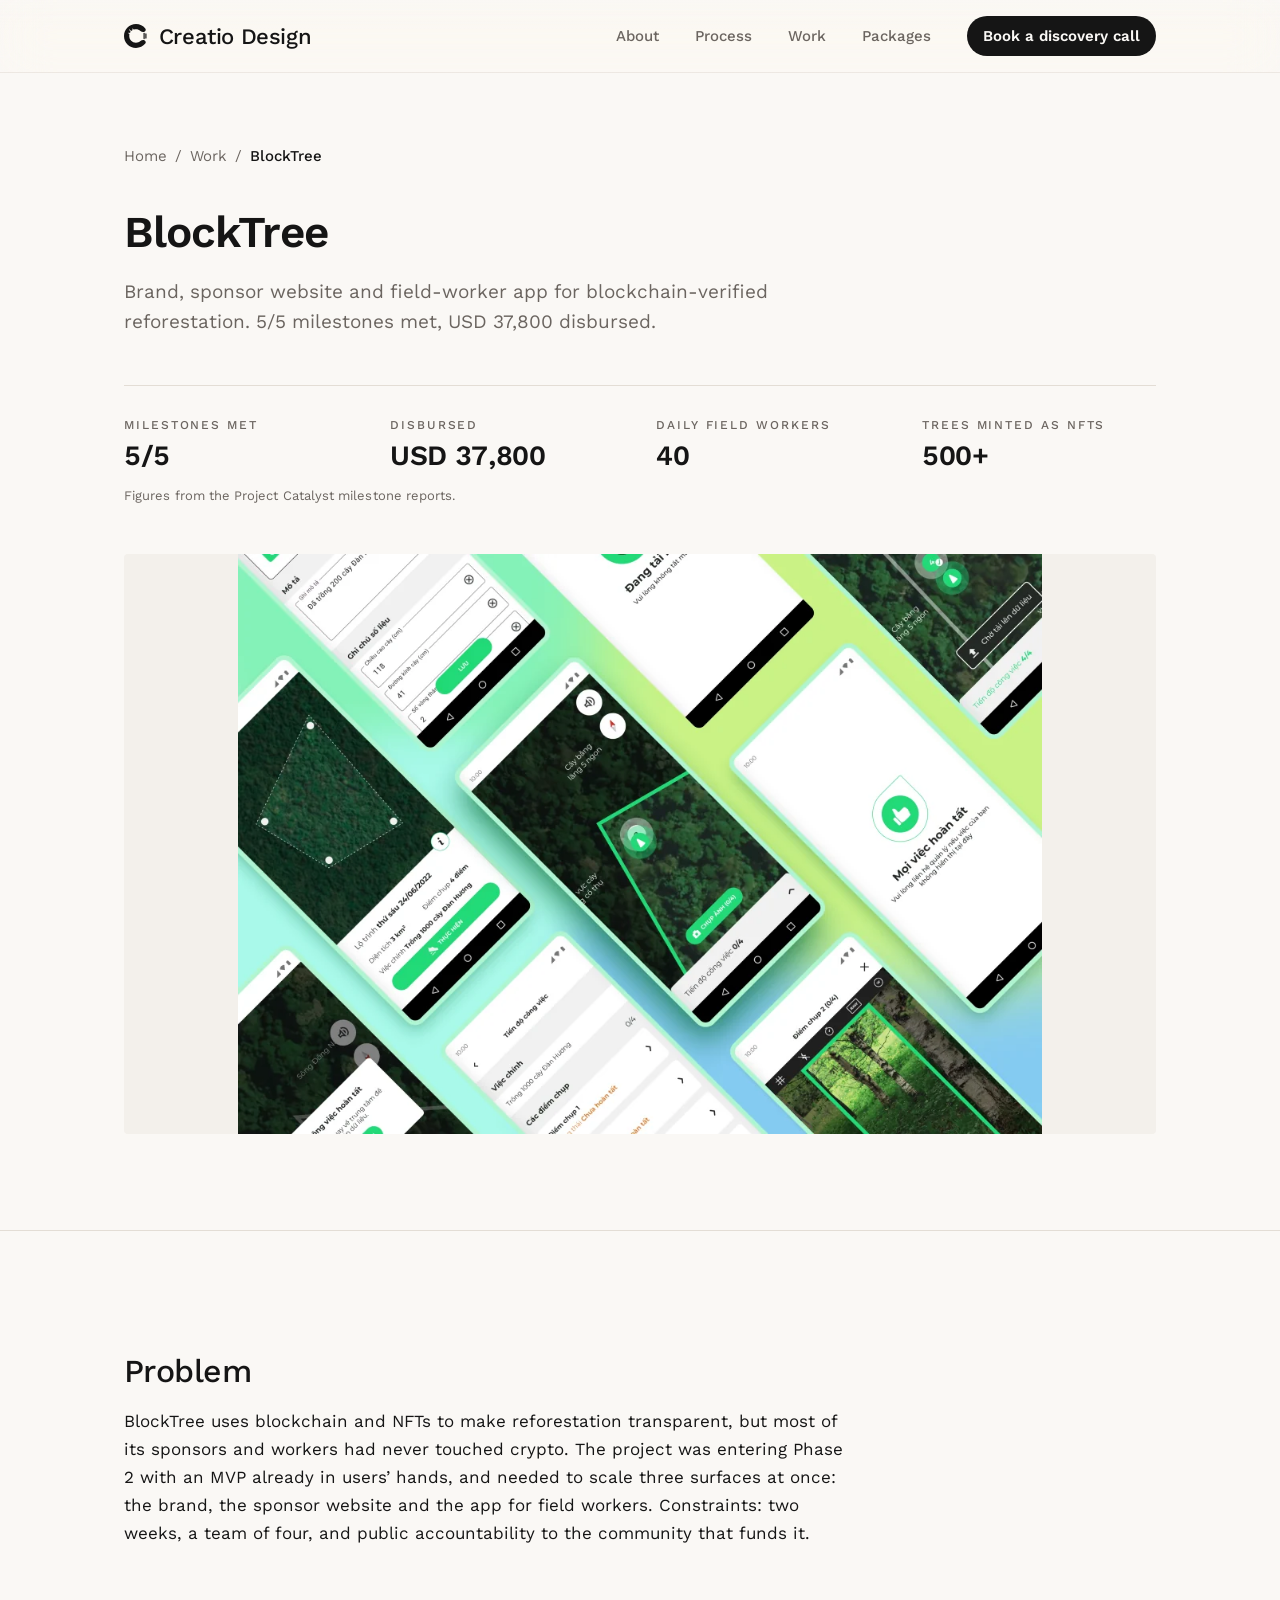
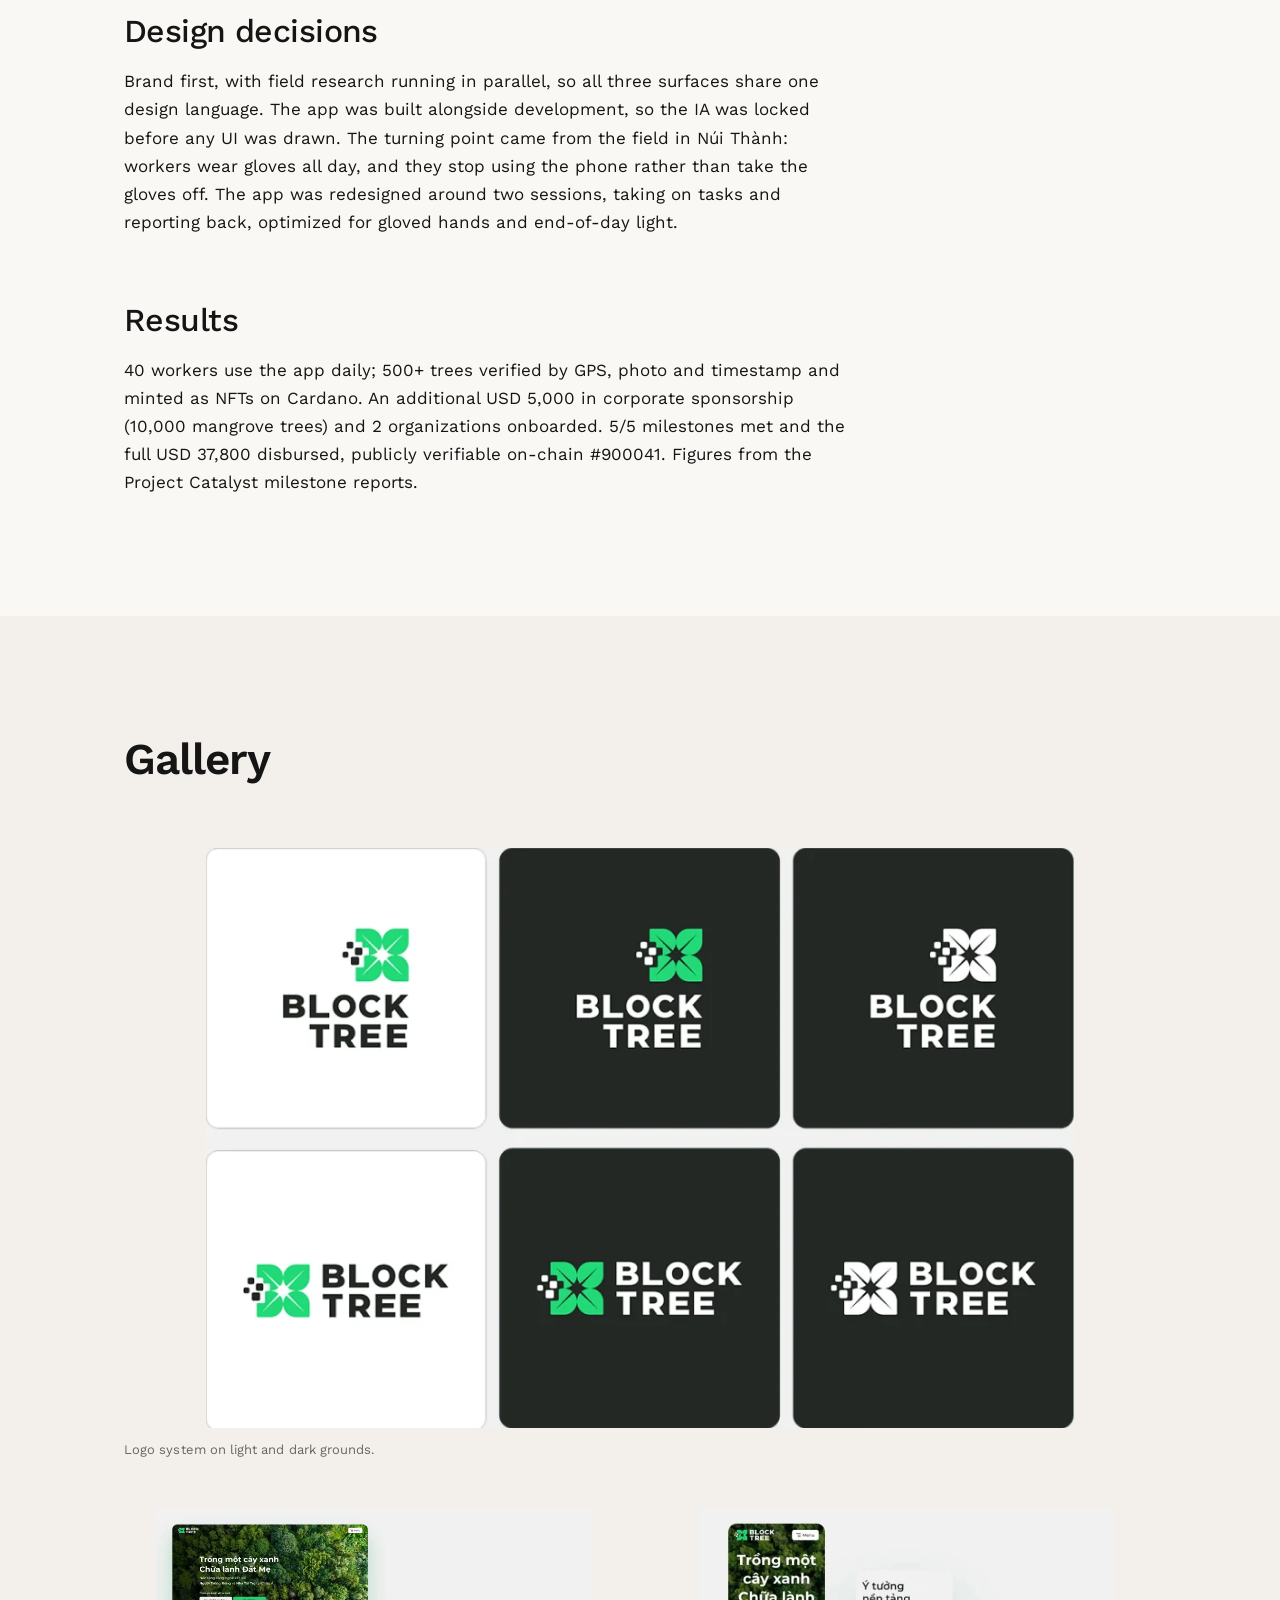
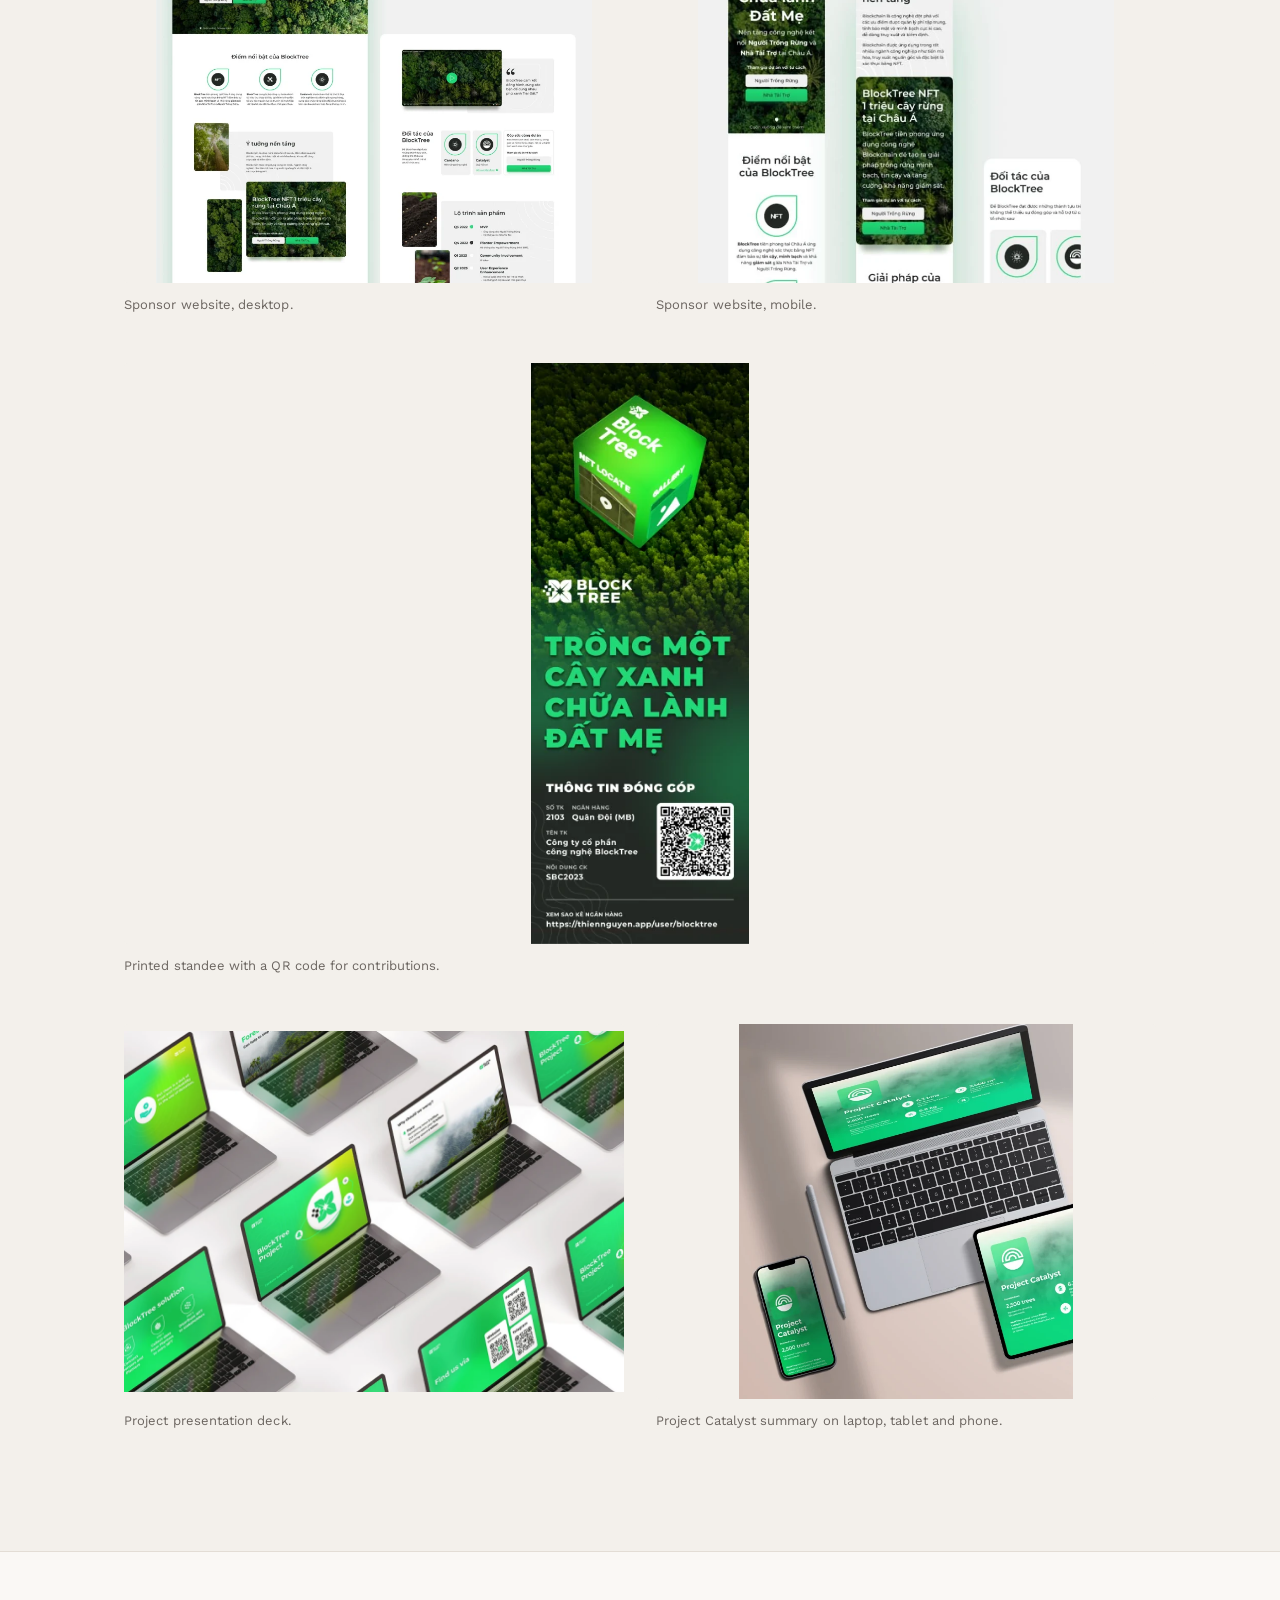
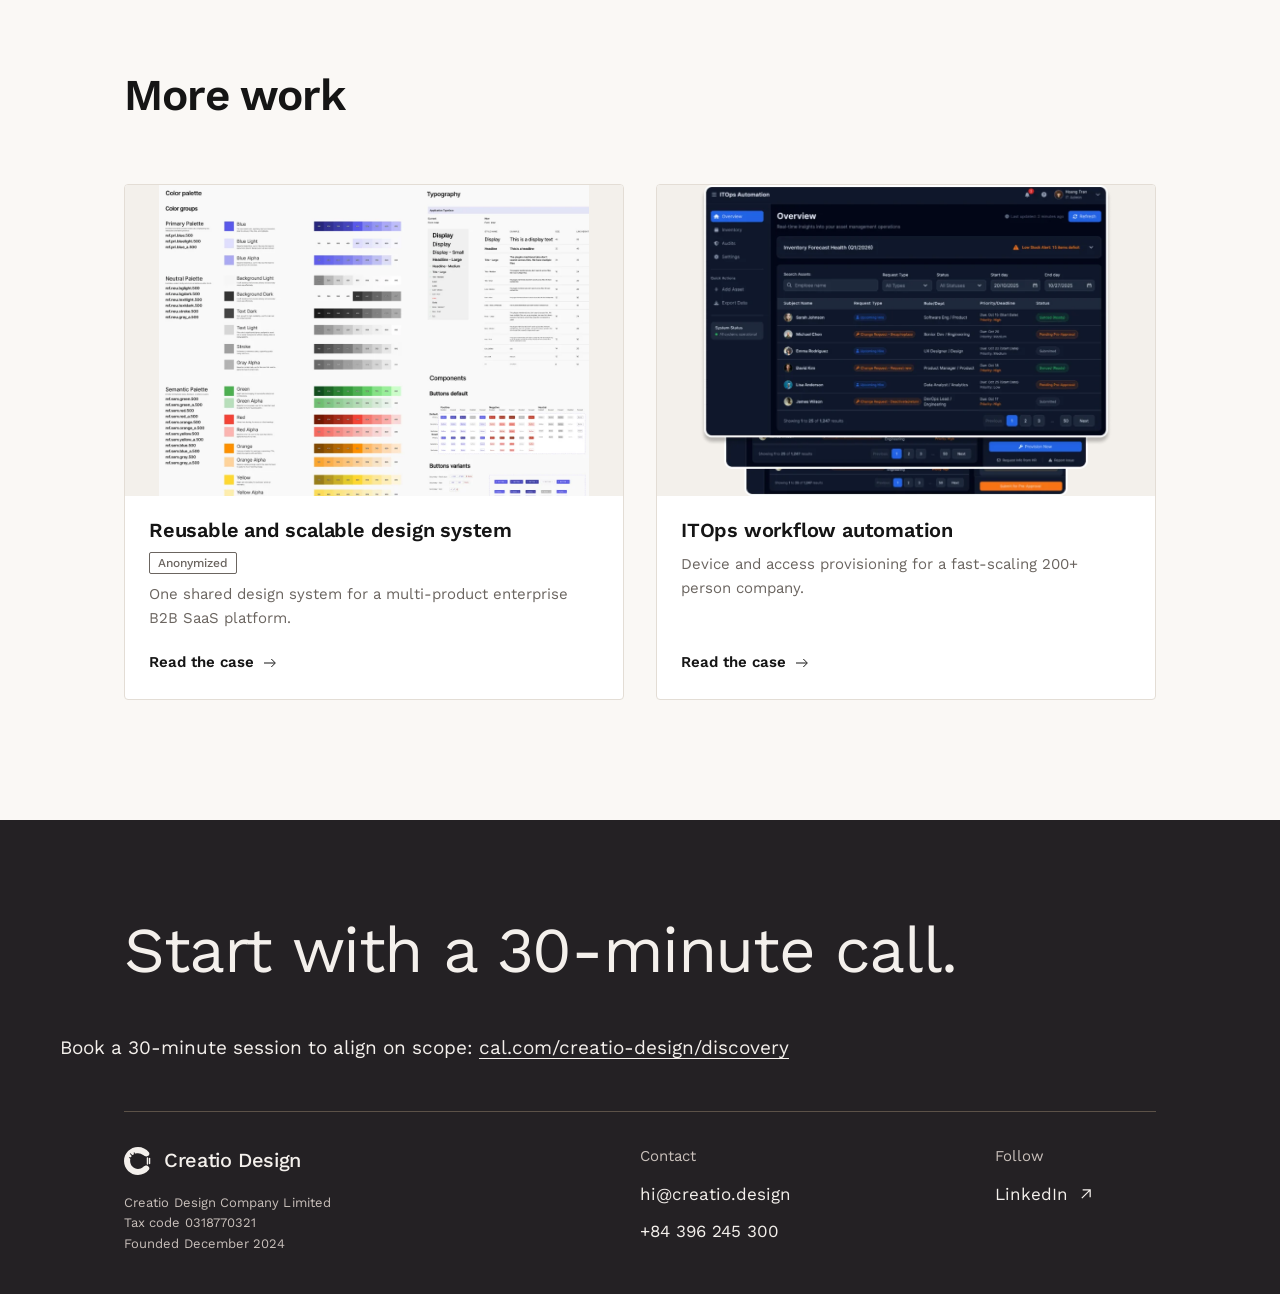
==== commit cde31bc8: "Deploy creatiowebsite 7392320: mobile hero, pill CTA, Scroll down, marquee timing, Cal width, footer" ====
--- a/work/blocktree.html
+++ b/work/blocktree.html
@@ -53,7 +53,7 @@
           <a class="cds-navitem" href="../#work">Work</a>
           <a class="cds-navitem" href="../#packages">Packages</a>
         </nav>
-        <a class="cds-btn cds-btn--sm cds-btn--secondary-v site-header__cta" href="https://cal.com/creatio-design/discovery">Book a discovery call</a>
+        <a class="cds-btn cds-btn--default-v site-header__cta" href="https://cal.com/creatio-design/discovery">Book a discovery call</a>
         <details class="cds-menu site-menu">
           <summary class="cds-iconbtn cds-iconbtn--md cds-iconbtn--ghost" aria-label="Menu">
             <span class="cds-iconbtn__glyph site-menu__open"><svg class="icon" width="20" height="20" aria-hidden="true" focusable="false"><use href="#i-menu"/></svg></span>
@@ -226,9 +226,11 @@
       </div>
       <div class="site-footer__bottom">
         <div class="site-footer__brand">
-          <svg class="icon" width="28" height="28" aria-hidden="true" focusable="false"><use href="#mark-small"/></svg>
-          <span class="site-footer__name">Creatio Design</span>
-          <span class="cds-txt cds-txt--body-s cds-txt--secondary">Product design studio</span>
+          <div class="site-footer__lockup">
+            <svg class="icon" width="28" height="28" aria-hidden="true" focusable="false"><use href="#mark-small"/></svg>
+            <span class="site-footer__name">Creatio Design</span>
+          </div>
+          <p class="cds-txt cds-txt--caption cds-txt--secondary site-footer__legal">Creatio Design Company Limited<br>Tax code 0318770321<br>Founded December 2024</p>
         </div>
         <div class="site-footer__col">
           <h3 class="cds-txt cds-txt--body-s cds-txt--secondary site-footer__label">Contact</h3>
@@ -237,10 +239,9 @@
         </div>
         <div class="site-footer__col">
           <h3 class="cds-txt cds-txt--body-s cds-txt--secondary site-footer__label">Follow</h3>
-          <a class="site-footer__link" href="https://www.linkedin.com/in/hoangtran-designer" rel="noopener">LinkedIn <svg class="icon site-footer__out" width="20" height="20" aria-hidden="true" focusable="false"><use href="#i-arrow-right"/></svg></a>
+          <a class="site-footer__link" href="https://www.linkedin.com/company/creatio-co/" rel="noopener">LinkedIn <svg class="icon" width="20" height="20" aria-hidden="true" focusable="false"><use href="#i-arrow-up-right"/></svg></a>
         </div>
       </div>
-      <p class="cds-txt cds-txt--caption cds-txt--secondary site-footer__legal">Creatio Design Company Limited · Tax code 0318770321 · Founded December 2024</p>
     </div>
   </footer>
 </body>
--- a/assets/css/site.css
+++ b/assets/css/site.css
@@ -164,7 +164,19 @@
 }
 .site-nav__blob.is-on { opacity: 1; }
 .site-menu .cds-menu__item.is-active { font-weight: var(--sys-weight-emphasis); }
-.site-header__cta { display: none; }
+/* Header action: the nav marker's pill shape, filled dark (DS Button default variant).
+   Same height and radius as the active nav item; the pill radius extends the nav marker
+   exception (CEO direction 2026-10-08). Over a dark band the header turns dark and the
+   fill inverts with it. */
+.site-header__cta {
+  display: none;
+  height: auto;
+  padding: var(--sys-space-8) var(--sys-space-16);
+  font-size: var(--sys-type-body-s-size);
+  line-height: var(--sys-type-body-s-line);
+  border-width: 0;
+  border-radius: var(--sys-radius-indicator);
+}
 
 @media (min-width: 1024px) {
   .site-nav { display: flex; }
@@ -549,6 +561,13 @@
 .site-footer__cal.is-failed iframe { display: none; }
 .site-footer__cal iframe { display: block; width: 100%; border: 0; }
 @media (min-width: 1024px) { .site-footer__cal { margin-top: var(--sys-space-48); } }
+/* Cal's desktop month view is about 1040 px wide. In a 1032 px column it overflows and the
+   iframe shows both scrollbars, so from 1048 px the calendar runs into the container gutters
+   (it centres itself, so its frame still lines up with the title). Between 1024 and 1047 the
+   column stays under 1024 and Cal switches to its narrower layout. */
+@media (min-width: 1048px) {
+  .site-footer__cal { margin-left: calc(-1 * var(--sys-space-64)); margin-right: calc(-1 * var(--sys-space-64)); }
+}
 .cta-link { color: inherit; text-underline-offset: var(--sys-space-4); }
 .cta-link:hover { text-decoration-thickness: var(--sys-border-width-strong); }
 .site-footer__bottom {
@@ -560,7 +579,8 @@
   border-top: var(--sys-border-width-hairline) solid var(--sys-color-border-hairline);
 }
 @media (min-width: 640px) { .site-footer__bottom { grid-template-columns: minmax(0, 6fr) minmax(0, 4fr) minmax(0, 2fr); align-items: start; } }
-.site-footer__brand { display: flex; flex-wrap: wrap; align-items: center; gap: var(--sys-space-12); }
+.site-footer__brand { display: flex; flex-direction: column; align-items: flex-start; gap: var(--sys-space-16); }
+.site-footer__lockup { display: flex; align-items: center; gap: var(--sys-space-12); }
 .site-footer__name { font-size: var(--sys-type-h3-size); font-weight: var(--sys-weight-label); letter-spacing: var(--sys-type-h2-tracking); }
 .site-footer__col { display: flex; flex-direction: column; align-items: flex-start; gap: var(--sys-space-8); }
 .site-footer__label { margin-bottom: var(--sys-space-4); }
@@ -581,8 +601,6 @@
   outline: none;
   box-shadow: 0 0 0 var(--sys-focus-ring-offset) var(--sys-focus-ring-gap-color), 0 0 0 calc(var(--sys-focus-ring-offset) + var(--sys-focus-ring-width)) var(--sys-focus-ring-color);
 }
-.site-footer__out { transform: rotate(45deg); }
-.site-footer__legal { margin-top: var(--sys-space-32); }
 
 /* ---------- case pages (archetype D) ---------- */
 .case-head { padding-top: var(--sys-space-64); padding-bottom: var(--sys-space-64); }
